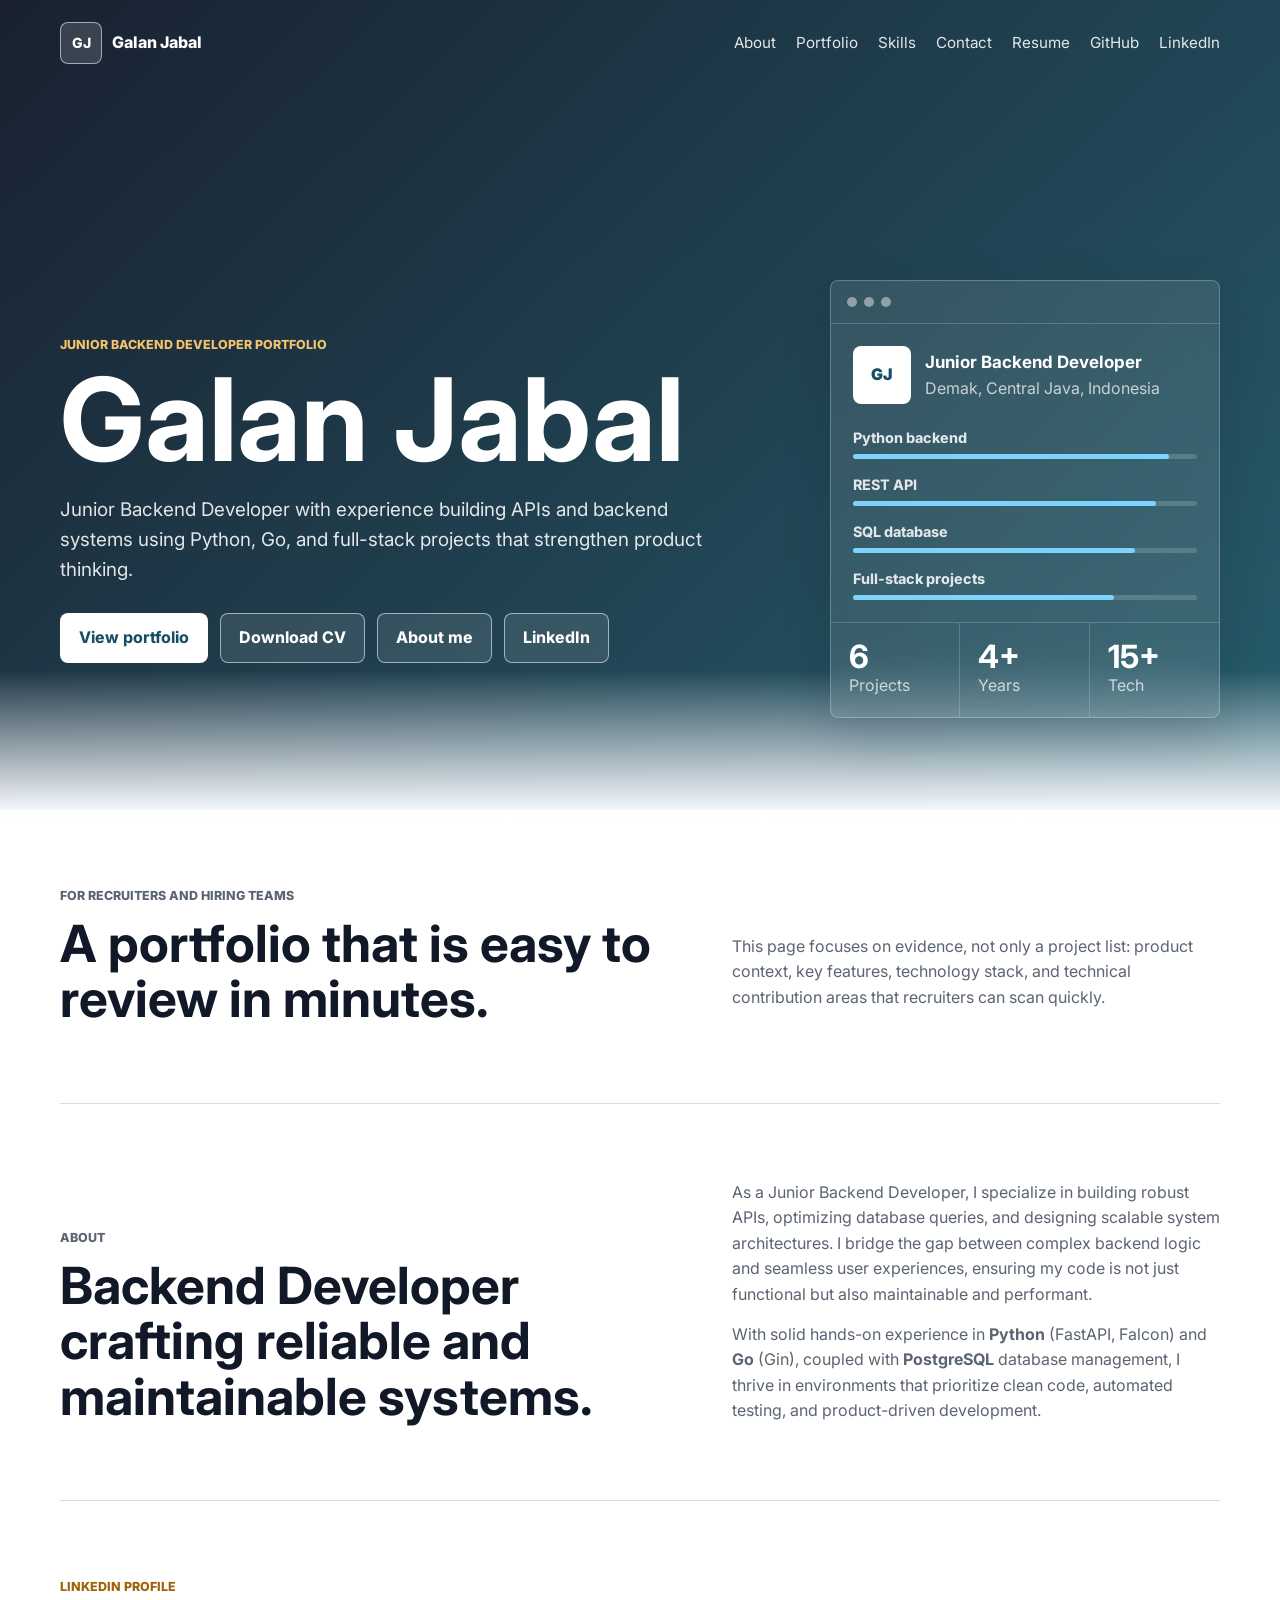
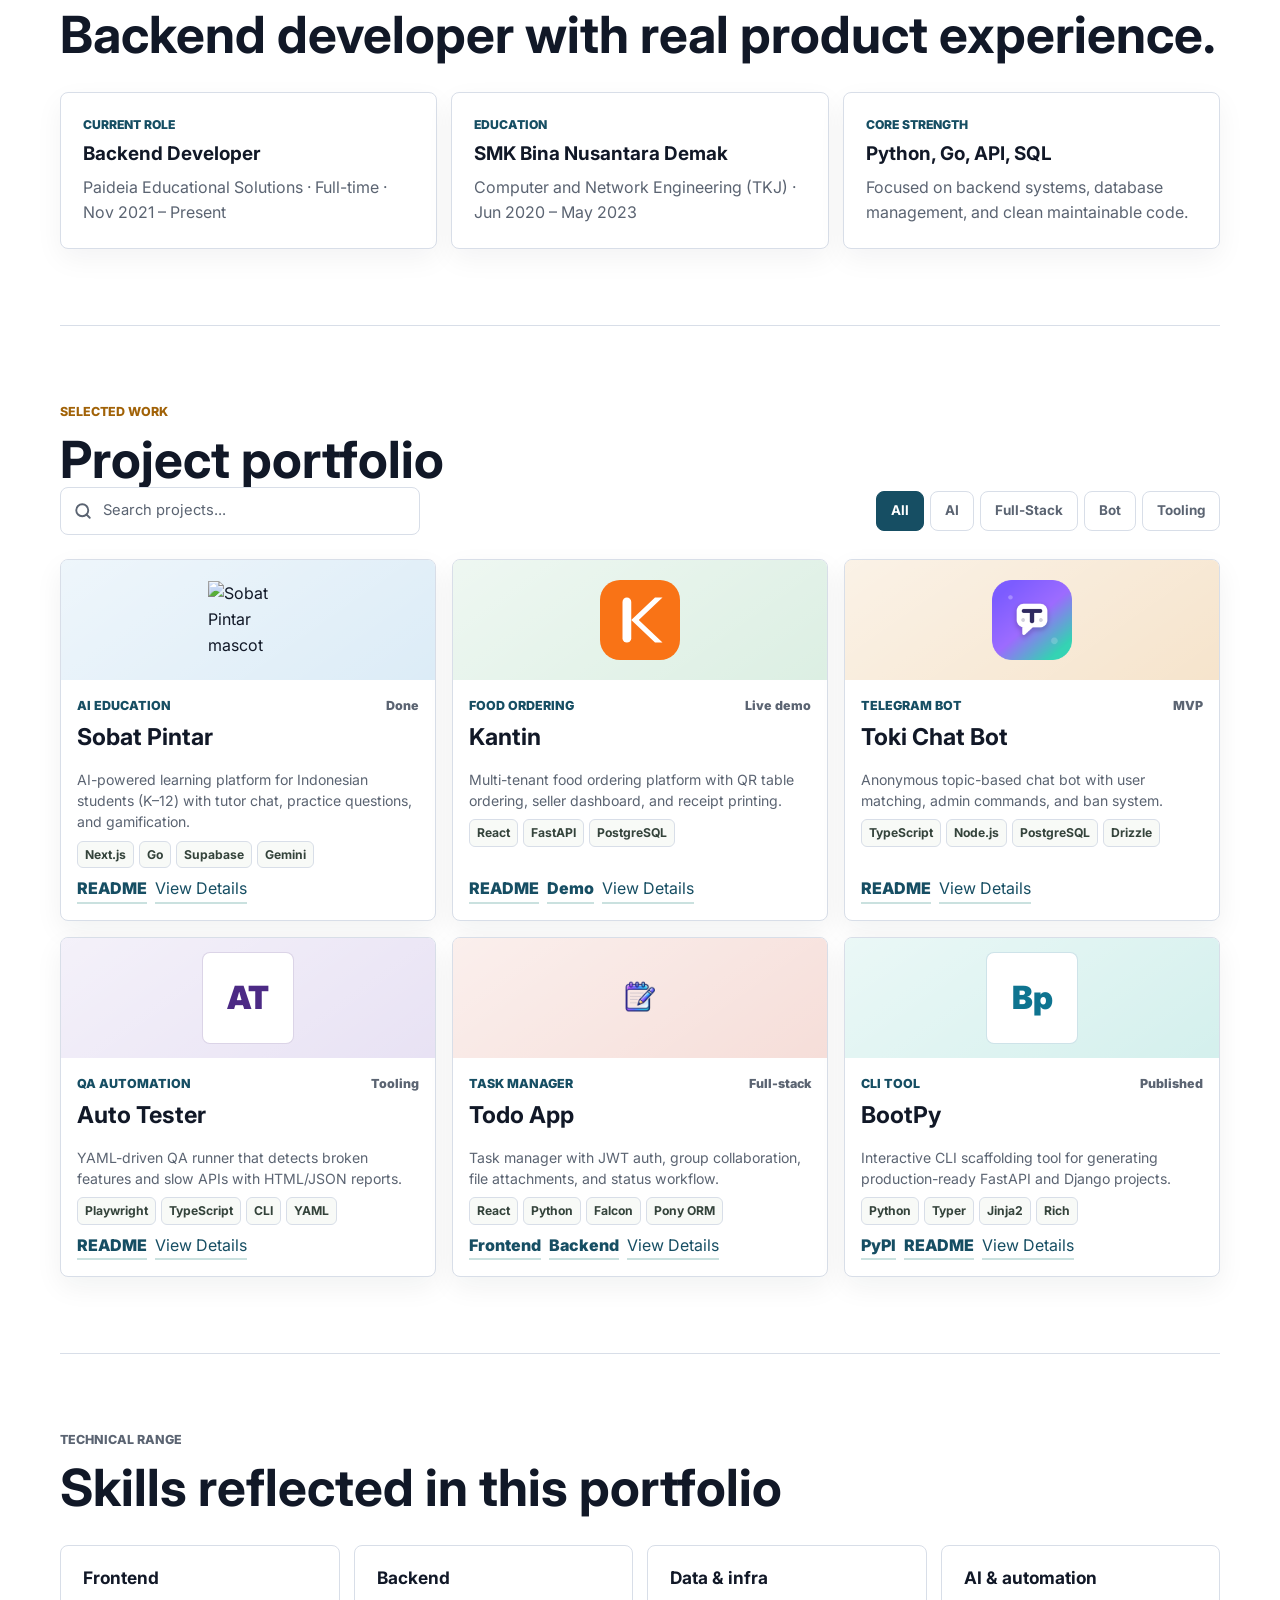
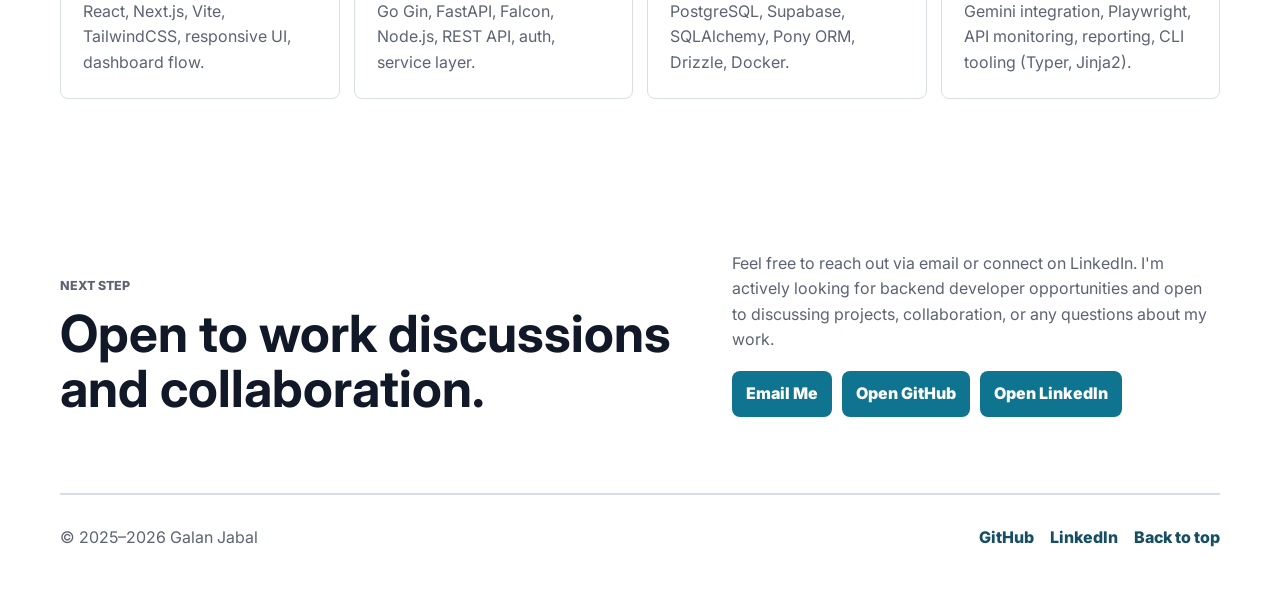
==== index.html @ 189b45cb "Portfolio site: compact cards, 6 modals, search/filter, mobile hamburger" ====
<!doctype html>
<html lang="en">
  <head>
    <meta charset="UTF-8" />
    <meta name="viewport" content="width=device-width, initial-scale=1.0" />
    <title>Galan Jabal — Junior Backend Developer Portfolio</title>
    <meta
      name="description"
      content="Galan Jabal's portfolio — Junior Backend Developer specializing in Python, Go, REST APIs, and full-stack web projects."
    />
    <!-- Open Graph -->
    <meta property="og:type" content="website" />
    <meta property="og:title" content="Galan Jabal — Junior Backend Developer" />
    <meta property="og:description" content="Portfolio featuring AI education platform, food ordering system, Telegram bot, QA automation tool, task manager, and Python CLI scaffolding tool." />
    <!-- Google Fonts -->
    <link rel="preconnect" href="https://fonts.googleapis.com" />
    <link rel="preconnect" href="https://fonts.gstatic.com" crossorigin />
    <link href="https://fonts.googleapis.com/css2?family=Inter:wght@400;500;600;700;800;900&display=swap" rel="stylesheet" />
    <link rel="stylesheet" href="styles.css" />
  </head>
  <body>
    <header class="site-header" id="top">
      <nav class="nav" aria-label="Main navigation">
        <a class="brand" href="#top" aria-label="Back to top">
          <span class="brand-mark">GJ</span>
          <span>Galan Jabal</span>
        </a>
        <button class="hamburger" id="hamburger-btn" aria-label="Toggle navigation" aria-expanded="false">
          <span></span><span></span><span></span>
        </button>
        <div class="nav-links" id="nav-links">
          <a href="#about">About</a>
          <a href="#portfolio">Portfolio</a>
          <a href="#skills">Skills</a>
          <a href="#contact">Contact</a>
          <a href="resume.html">Resume</a>
          <a href="https://github.com/galanjabal3" target="_blank" rel="noreferrer">GitHub</a>
          <a href="https://www.linkedin.com/in/galan-jabal-nur-8a1ba5234/" target="_blank" rel="noreferrer">LinkedIn</a>
        </div>
      </nav>

      <section class="hero" aria-labelledby="hero-title">
        <div class="hero-copy">
          <p class="eyebrow">Junior Backend Developer Portfolio</p>
          <h1 id="hero-title">Galan Jabal</h1>
          <p class="hero-text">
            Junior Backend Developer with experience building APIs and backend
            systems using Python, Go, and full-stack projects that strengthen
            product thinking.
          </p>
          <div class="hero-actions" aria-label="Primary actions">
            <a class="button primary" href="#portfolio">View portfolio</a>
            <a class="button secondary" href="resume.html">Download CV</a>
            <a class="button secondary" href="#about">About me</a>
            <a
              class="button secondary"
              href="https://www.linkedin.com/in/galan-jabal-nur-8a1ba5234/"
              target="_blank"
              rel="noopener noreferrer"
            >
              LinkedIn
            </a>
          </div>
        </div>
        <div class="hero-panel" aria-label="Portfolio capability summary">
          <div class="panel-head">
            <span></span>
            <span></span>
            <span></span>
          </div>
          <div class="profile-card">
            <div class="avatar">GJ</div>
            <div>
              <strong>Junior Backend Developer</strong>
              <span>Demak, Central Java, Indonesia</span>
            </div>
          </div>
          <div class="stack-lines">
            <span style="--fill: 92%">Python backend</span>
            <span style="--fill: 88%">REST API</span>
            <span style="--fill: 82%">SQL database</span>
            <span style="--fill: 76%">Full-stack projects</span>
          </div>
          <div class="metric-row">
            <div>
              <strong>6</strong>
              <span>Projects</span>
            </div>
            <div>
              <strong>4+</strong>
              <span>Years</span>
            </div>
            <div>
              <strong>15+</strong>
              <span>Tech</span>
            </div>
          </div>
        </div>
      </section>
    </header>

    <main>
      <section class="section intro reveal" aria-labelledby="intro-title">
        <div>
          <p class="eyebrow">For recruiters and hiring teams</p>
          <h2 id="intro-title">A portfolio that is easy to review in minutes.</h2>
        </div>
        <p>
          This page focuses on evidence, not only a project list: product
          context, key features, technology stack, and technical contribution
          areas that recruiters can scan quickly.
        </p>
      </section>

      <section class="section about reveal" id="about" aria-labelledby="about-title">
        <div>
          <p class="eyebrow">About</p>
          <h2 id="about-title">Backend Developer crafting reliable and maintainable systems.</h2>
        </div>
        <div class="about-copy">
          <p>
            As a Junior Backend Developer, I specialize in building robust APIs, optimizing database queries, and designing scalable system architectures. I bridge the gap between complex backend logic and seamless user experiences, ensuring my code is not just functional but also maintainable and performant.
          </p>
          <p>
            With solid hands-on experience in <strong>Python</strong> (FastAPI, Falcon) and <strong>Go</strong> (Gin), coupled with <strong>PostgreSQL</strong> database management, I thrive in environments that prioritize clean code, automated testing, and product-driven development.
          </p>
        </div>
      </section>

      <section class="section profile-summary reveal" aria-labelledby="profile-title">
        <div>
          <p class="eyebrow">LinkedIn profile</p>
          <h2 id="profile-title">Backend developer with real product experience.</h2>
        </div>
        <div class="profile-summary-grid">
          <article>
            <span class="summary-label">Current role</span>
            <h3>Backend Developer</h3>
            <p>Paideia Educational Solutions &middot; Full-time &middot; Nov 2021 &ndash; Present</p>
          </article>
          <article>
            <span class="summary-label">Education</span>
            <h3>SMK Bina Nusantara Demak</h3>
            <p>Computer and Network Engineering (TKJ) &middot; Jun 2020 &ndash; May 2023</p>
          </article>
          <article>
            <span class="summary-label">Core strength</span>
            <h3>Python, Go, API, SQL</h3>
            <p>Focused on backend systems, database management, and clean maintainable code.</p>
          </article>
        </div>
      </section>

      <section class="section reveal" id="portfolio" aria-labelledby="portfolio-title">
        <div>
          <p class="eyebrow">Selected work</p>
          <h2 id="portfolio-title">Project portfolio</h2>
        </div>

        <div class="portfolio-toolbar">
          <div class="search-box">
            <svg class="search-icon" width="18" height="18" viewBox="0 0 24 24" fill="none" stroke="currentColor" stroke-width="2.5" stroke-linecap="round" stroke-linejoin="round"><circle cx="11" cy="11" r="8"/><line x1="21" y1="21" x2="16.65" y2="16.65"/></svg>
            <input type="text" id="project-search" placeholder="Search projects..." aria-label="Search projects" />
          </div>
          <div class="filter-group" role="group" aria-label="Filter by category">
            <button class="filter-btn active" data-filter="all">All</button>
            <button class="filter-btn" data-filter="ai">AI</button>
            <button class="filter-btn" data-filter="fullstack">Full-Stack</button>
            <button class="filter-btn" data-filter="bot">Bot</button>
            <button class="filter-btn" data-filter="tooling">Tooling</button>
          </div>
        </div>

        <div class="project-grid" id="project-grid">
          <article class="project-card" data-category="ai" data-name="sobat pintar">
            <div class="project-media soft-blue">
              <img src="https://res.cloudinary.com/dzzflhq79/image/upload/v1778876222/sobi_robot_qusvll.png" alt="Sobat Pintar mascot" />
            </div>
            <div class="project-content">
              <div class="project-topline">
                <span class="badge">AI Education</span>
                <span class="status">Done</span>
              </div>
              <h3>Sobat Pintar</h3>
              <p>AI-powered learning platform for Indonesian students (K–12) with tutor chat, practice questions, and gamification.</p>
              <div class="tags">
                <span>Next.js</span><span>Go</span><span>Supabase</span><span>Gemini</span>
              </div>
              <div class="project-links">
                <a href="https://github.com/galanjabal3/sobat-pintar" target="_blank" rel="noopener noreferrer">README</a>
                <button class="button-link" onclick="openModal('sobi-modal')" data-modal-trigger="sobi-modal">View Details</button>
              </div>
            </div>
          </article>

          <article class="project-card" data-category="fullstack" data-name="kantin">
            <div class="project-media soft-green">
              <img src="assets/kantin_logo.svg" alt="Kantin logo" />
            </div>
            <div class="project-content">
              <div class="project-topline">
                <span class="badge">Food Ordering</span>
                <span class="status">Live demo</span>
              </div>
              <h3>Kantin</h3>
              <p>Multi-tenant food ordering platform with QR table ordering, seller dashboard, and receipt printing.</p>
              <div class="tags">
                <span>React</span><span>FastAPI</span><span>PostgreSQL</span>
              </div>
              <div class="project-links">
                <a href="https://github.com/galanjabal3/kantin" target="_blank" rel="noopener noreferrer">README</a>
                <a href="https://kantin.vercel.app/dashboard" target="_blank" rel="noopener noreferrer">Demo</a>
                <button class="button-link" onclick="openModal('kantin-modal')" data-modal-trigger="kantin-modal">View Details</button>
              </div>
            </div>
          </article>

          <article class="project-card" data-category="bot" data-name="toki chat bot">
            <div class="project-media soft-orange">
              <img src="assets/toki-avatar.png" alt="Toki Chat avatar" />
            </div>
            <div class="project-content">
              <div class="project-topline">
                <span class="badge">Telegram Bot</span>
                <span class="status">MVP</span>
              </div>
              <h3>Toki Chat Bot</h3>
              <p>Anonymous topic-based chat bot with user matching, admin commands, and ban system.</p>
              <div class="tags">
                <span>TypeScript</span><span>Node.js</span><span>PostgreSQL</span><span>Drizzle</span>
              </div>
              <div class="project-links">
                <a href="https://github.com/galanjabal3/toki-chat-bot" target="_blank" rel="noopener noreferrer">README</a>
                <button class="button-link" onclick="openModal('toki-modal')" data-modal-trigger="toki-modal">View Details</button>
              </div>
            </div>
          </article>

          <article class="project-card" data-category="tooling" data-name="auto tester">
            <div class="project-media soft-purple">
              <span class="text-mark">AT</span>
            </div>
            <div class="project-content">
              <div class="project-topline">
                <span class="badge">QA Automation</span>
                <span class="status">Tooling</span>
              </div>
              <h3>Auto Tester</h3>
              <p>YAML-driven QA runner that detects broken features and slow APIs with HTML/JSON reports.</p>
              <div class="tags">
                <span>Playwright</span><span>TypeScript</span><span>CLI</span><span>YAML</span>
              </div>
              <div class="project-links">
                <a href="https://github.com/galanjabal3/auto-tester" target="_blank" rel="noopener noreferrer">README</a>
                <button class="button-link" onclick="openModal('auto-modal')" data-modal-trigger="auto-modal">View Details</button>
              </div>
            </div>
          </article>

          <article class="project-card" data-category="fullstack" data-name="todo app">
            <div class="project-media soft-red">
              <img src="assets/todo_logo.png" alt="Todo App logo" />
            </div>
            <div class="project-content">
              <div class="project-topline">
                <span class="badge">Task Manager</span>
                <span class="status">Full-stack</span>
              </div>
              <h3>Todo App</h3>
              <p>Task manager with JWT auth, group collaboration, file attachments, and status workflow.</p>
              <div class="tags">
                <span>React</span><span>Python</span><span>Falcon</span><span>Pony ORM</span>
              </div>
              <div class="project-links">
                <a href="https://github.com/galanjabal3/todo-app-frontend" target="_blank" rel="noopener noreferrer">Frontend</a>
                <a href="https://github.com/galanjabal3/todo-app-backend" target="_blank" rel="noopener noreferrer">Backend</a>
                <button class="button-link" onclick="openModal('todo-modal')" data-modal-trigger="todo-modal">View Details</button>
              </div>
            </div>
          </article>

          <article class="project-card" data-category="tooling" data-name="bootpy">
            <div class="project-media soft-teal">
              <span class="text-mark bp-mark">Bp</span>
            </div>
            <div class="project-content">
              <div class="project-topline">
                <span class="badge">CLI Tool</span>
                <span class="status">Published</span>
              </div>
              <h3>BootPy</h3>
              <p>Interactive CLI scaffolding tool for generating production-ready FastAPI and Django projects.</p>
              <div class="tags">
                <span>Python</span><span>Typer</span><span>Jinja2</span><span>Rich</span>
              </div>
              <div class="project-links">
                <a href="https://pypi.org/project/bootpy-cli/" target="_blank" rel="noopener noreferrer">PyPI</a>
                <a href="https://github.com/galanjabal3/bootpy" target="_blank" rel="noopener noreferrer">README</a>
                <button class="button-link" onclick="openModal('bootpy-modal')" data-modal-trigger="bootpy-modal">View Details</button>
              </div>
            </div>
          </article>
        </div>

      </section>

      <section class="section skills reveal" id="skills" aria-labelledby="skills-title">
        <div>
          <p class="eyebrow">Technical range</p>
          <h2 id="skills-title">Skills reflected in this portfolio</h2>
        </div>
        <div class="skill-grid">
          <div>
            <h3>Frontend</h3>
            <p>React, Next.js, Vite, TailwindCSS, responsive UI, dashboard flow.</p>
          </div>
          <div>
            <h3>Backend</h3>
            <p>Go Gin, FastAPI, Falcon, Node.js, REST API, auth, service layer.</p>
          </div>
          <div>
            <h3>Data & infra</h3>
            <p>PostgreSQL, Supabase, SQLAlchemy, Pony ORM, Drizzle, Docker.</p>
          </div>
          <div>
            <h3>AI & automation</h3>
            <p>Gemini integration, Playwright, API monitoring, reporting, CLI tooling (Typer, Jinja2).</p>
          </div>
        </div>
      </section>

      <section class="section contact reveal" id="contact" aria-labelledby="contact-title">
        <div>
          <p class="eyebrow">Next step</p>
          <h2 id="contact-title">Open to work discussions and collaboration.</h2>
        </div>
        <div class="contact-panel">
          <p>
            Feel free to reach out via email or connect on LinkedIn. I'm
            actively looking for backend developer opportunities and open to
            discussing projects, collaboration, or any questions about my work.
          </p>
          <div class="contact-links">
            <a href="mailto:galanjabal3@gmail.com">Email Me</a>
            <a href="https://github.com/galanjabal3" target="_blank" rel="noreferrer">
              Open GitHub
            </a>
            <a
              href="https://www.linkedin.com/in/galan-jabal-nur-8a1ba5234/"
              target="_blank"
              rel="noreferrer"
            >
              Open LinkedIn
            </a>
          </div>
        </div>
      </section>
    </main>

    <footer class="footer">
      <p>&copy; 2025&ndash;2026 Galan Jabal</p>
      <div class="footer-links">
        <a href="https://github.com/galanjabal3" target="_blank" rel="noreferrer">GitHub</a>
        <a href="https://www.linkedin.com/in/galan-jabal-nur-8a1ba5234/" target="_blank" rel="noreferrer">LinkedIn</a>
        <a href="#top">Back to top</a>
      </div>
    </footer>

    <!-- Modal: Sobat Pintar -->
    <div id="sobi-modal" class="modal" role="dialog" aria-modal="true" aria-labelledby="sobi-modal-title" aria-hidden="true">
      <div class="modal-content">
        <button class="modal-close" onclick="closeModal('sobi-modal')" aria-label="Close">&times;</button>
        <p class="modal-eyebrow">Case Study</p>
        <h3 id="sobi-modal-title">Sobat Pintar</h3>
        <p class="modal-meta">AI Education Platform &middot; Next.js + Go Gin + Gemini &middot; 2026</p>
        <h4>Background</h4>
        <p>AI-powered learning platform for Indonesian students from kindergarten through high school, bridging traditional tutoring with modern AI.</p>
        <h4>My Contribution</h4>
        <ul>
          <li>Designed and built the Go Gin backend covering auth, AI quota management, study scheduling, and gamification.</li>
          <li>Integrated Google Gemini API for tutor chat, material summaries, and practice question generation.</li>
          <li>Architected the Supabase PostgreSQL schema for user progress, streaks, and AI usage tracking.</li>
          <li>Set up Cloudinary for media uploads and Docker-based deployment.</li>
        </ul>
        <h4>Tech Stack</h4>
        <p class="modal-stack">Next.js 15 &middot; Go Gin &middot; Supabase PostgreSQL &middot; Google Gemini &middot; Cloudinary &middot; Docker</p>
        <h4>Outcome</h4>
        <p>Full-stack AI education product: tutor chat, material summaries, practice questions, study scheduling, gamification, and AI quota enforcement.</p>
      </div>
    </div>

    <!-- Modal: Kantin -->
    <div id="kantin-modal" class="modal" role="dialog" aria-modal="true" aria-labelledby="kantin-modal-title" aria-hidden="true">
      <div class="modal-content">
        <button class="modal-close" onclick="closeModal('kantin-modal')" aria-label="Close">&times;</button>
        <p class="modal-eyebrow">Case Study</p>
        <h3 id="kantin-modal-title">Kantin</h3>
        <p class="modal-meta">Food Ordering Platform &middot; React + FastAPI + PostgreSQL &middot; 2026</p>
        <h4>Background</h4>
        <p>Multi-tenant food ordering platform for small warungs and restaurants in Indonesia. Customers scan a QR code at their table to browse the menu and place orders without needing an app.</p>
        <h4>My Contribution</h4>
        <ul>
          <li>Built a multi-role ordering workflow covering customers, sellers, and admins.</li>
          <li>Implemented real-time order tracking with 15-second auto-refresh on the seller dashboard.</li>
          <li>Created a POS-style cashier interface with receipt printing via window.print().</li>
          <li>Designed the QR code generation system for table-specific restaurant URLs.</li>
        </ul>
        <h4>Tech Stack</h4>
        <p class="modal-stack">React &middot; Vite &middot; TailwindCSS &middot; FastAPI &middot; SQLAlchemy &middot; PostgreSQL &middot; Supabase</p>
        <h4>Outcome</h4>
        <p>Deployed full-stack platform with 3 user roles, real-time order management, receipt printing, and browser push notifications.</p>
      </div>
    </div>

    <!-- Modal: Toki Chat Bot -->
    <div id="toki-modal" class="modal" role="dialog" aria-modal="true" aria-labelledby="toki-modal-title" aria-hidden="true">
      <div class="modal-content">
        <button class="modal-close" onclick="closeModal('toki-modal')" aria-label="Close">&times;</button>
        <p class="modal-eyebrow">Case Study</p>
        <h3 id="toki-modal-title">Toki Chat Bot</h3>
        <p class="modal-meta">Telegram Bot &middot; TypeScript + Grammy + Drizzle + PostgreSQL &middot; 2026</p>
        <h4>Background</h4>
        <p>Telegram bot for anonymous human-to-human chat based on topics. Users select a topic, get matched with a stranger, and have a conversation.</p>
        <h4>My Contribution</h4>
        <ul>
          <li>Designed the matching algorithm with concurrency-safe FOR UPDATE SKIP LOCKED for race-condition-free partner pairing.</li>
          <li>Implemented the full moderation system: report, block, ban/unban, and broadcast.</li>
          <li>Built a repository pattern with MemoryStore (dev) and PostgresStore (prod) backends.</li>
          <li>Added bilingual support (Indonesian + English) with per-user language preference.</li>
        </ul>
        <h4>Tech Stack</h4>
        <p class="modal-stack">TypeScript &middot; Grammy &middot; Drizzle ORM &middot; PostgreSQL &middot; Vitest</p>
        <h4>Outcome</h4>
        <p>MVP with anonymous matching, 5 topics, admin commands, block/report system, and Docker deployment.</p>
      </div>
    </div>

    <!-- Modal: Auto Tester -->
    <div id="auto-modal" class="modal" role="dialog" aria-modal="true" aria-labelledby="auto-modal-title" aria-hidden="true">
      <div class="modal-content">
        <button class="modal-close" onclick="closeModal('auto-modal')" aria-label="Close">&times;</button>
        <p class="modal-eyebrow">Case Study</p>
        <h3 id="auto-modal-title">Auto Tester</h3>
        <p class="modal-meta">QA Automation &middot; TypeScript + Playwright + YAML &middot; 2026</p>
        <h4>Background</h4>
        <p>Automated web testing platform that detects broken features and slow APIs. Define sites via YAML config, run tests, get reports.</p>
        <h4>My Contribution</h4>
        <ul>
          <li>Designed a YAML-driven multi-site configuration system with validation.</li>
          <li>Built an API monitor that intercepts XHR/fetch responses and flags slow endpoints.</li>
          <li>Implemented session persistence with cookie/localStorage save and restore.</li>
          <li>Created HTML, JSON, and Telegram reporters for different notification channels.</li>
        </ul>
        <h4>Tech Stack</h4>
        <p class="modal-stack">TypeScript &middot; Playwright &middot; Commander &middot; YAML &middot; Axios</p>
        <h4>Outcome</h4>
        <p>CLI tool that runs automated tests against configured sites, detects performance issues, and sends alerts via Telegram.</p>
      </div>
    </div>

    <!-- Modal: Todo App -->
    <div id="todo-modal" class="modal" role="dialog" aria-modal="true" aria-labelledby="todo-modal-title" aria-hidden="true">
      <div class="modal-content">
        <button class="modal-close" onclick="closeModal('todo-modal')" aria-label="Close">&times;</button>
        <p class="modal-eyebrow">Case Study</p>
        <h3 id="todo-modal-title">Todo App</h3>
        <p class="modal-meta">Task Manager &middot; React + Python Falcon + Pony ORM &middot; 2026</p>
        <h4>Background</h4>
        <p>Full-stack task management application with user authentication, task CRUD, and group collaboration features.</p>
        <h4>My Contribution</h4>
        <ul>
          <li>Implemented a 4-layer architecture: Resources → Services → Repositories → Database.</li>
          <li>Built a thread-safe dependency injection container with singleton pattern.</li>
          <li>Created the group collaboration system with invite tokens, approval workflow, and role-based access.</li>
          <li>Designed file attachment upload via Supabase Storage with 10MB limit.</li>
        </ul>
        <h4>Tech Stack</h4>
        <p class="modal-stack">React &middot; Vite &middot; TailwindCSS &middot; Python Falcon &middot; Pony ORM &middot; PostgreSQL &middot; Supabase</p>
        <h4>Outcome</h4>
        <p>Deployed full-stack app with JWT auth, task management, group collaboration, file attachments, and dark mode.</p>
      </div>
    </div>

    <!-- Modal: BootPy -->
    <div id="bootpy-modal" class="modal" role="dialog" aria-modal="true" aria-labelledby="bootpy-modal-title" aria-hidden="true">
      <div class="modal-content">
        <button class="modal-close" onclick="closeModal('bootpy-modal')" aria-label="Close">&times;</button>
        <p class="modal-eyebrow">Case Study</p>
        <h3 id="bootpy-modal-title">BootPy</h3>
        <p class="modal-meta">CLI Tool &middot; Python + Typer + Jinja2 + Rich &middot; 2026</p>
        <h4>Background</h4>
        <p>Interactive CLI scaffolding tool that generates production-ready Python backend projects. Think "create-react-app" but for FastAPI and Django.</p>
        <h4>My Contribution</h4>
        <ul>
          <li>Designed a manifest-driven template engine with conditional file/directory generation.</li>
          <li>Built atomic generation using staging directories to prevent partial scaffolds on failure.</li>
          <li>Created 19 FastAPI templates and 21 Django templates with framework-specific options.</li>
          <li>Published on PyPI with CI/CD testing across Python 3.9–3.12.</li>
        </ul>
        <h4>Tech Stack</h4>
        <p class="modal-stack">Python &middot; Typer &middot; Jinja2 &middot; Rich &middot; PyPI &middot; GitHub Actions</p>
        <h4>Outcome</h4>
        <p>Published CLI tool that generates full project scaffolds with database, Docker, testing, and auth options in seconds.</p>
      </div>
    </div>

    <script src="script.js"></script>
  </body>
</html>
---- styles.css ----
:root {
  color-scheme: light;
  --ink: #111827;
  --muted: #5b6472;
  --line: #d8dee8;
  --surface: #f4f7fb;
  --paper: #ffffff;
  --accent: #0e7490;
  --accent-strong: #164e63;
  --gold: #a16207;
  --navy: #101828;
  --green: #15803d;
  --red: #b42318;
  --shadow: 0 18px 50px rgba(16, 24, 40, 0.14);
}

* {
  box-sizing: border-box;
}

html {
  scroll-behavior: smooth;
}

body {
  margin: 0;
  font-family:
    Inter, ui-sans-serif, system-ui, -apple-system, BlinkMacSystemFont, "Segoe UI",
    sans-serif;
  color: var(--ink);
  background:
    linear-gradient(180deg, rgba(255, 255, 255, 0) 0, #fff 820px),
    var(--surface);
  line-height: 1.6;
}

a {
  color: inherit;
  text-decoration: none;
}

img {
  display: block;
  max-width: 100%;
}

.site-header {
  position: relative;
  min-height: 90vh;
  overflow: hidden;
  background:
    linear-gradient(135deg, rgba(16, 24, 40, 0.96), rgba(15, 76, 92, 0.9)),
    repeating-linear-gradient(
      90deg,
      rgba(255, 255, 255, 0.08) 0,
      rgba(255, 255, 255, 0.08) 1px,
      transparent 1px,
      transparent 92px
    );
  color: #fff;
  display: flex;
  flex-direction: column;
}

.site-header::after {
  content: "";
  position: absolute;
  inset: auto 0 0;
  height: 140px;
  background: linear-gradient(180deg, rgba(244, 247, 251, 0), var(--surface));
  pointer-events: none;
}

.nav {
  position: relative;
  z-index: 1;
  width: min(1160px, calc(100% - 40px));
  margin: 0 auto;
  padding: 22px 0;
  display: flex;
  align-items: center;
  justify-content: space-between;
  gap: 24px;
}

.brand,
.nav-links,
.hero-actions,
.project-links,
.tags {
  display: flex;
  align-items: center;
}

.brand {
  gap: 10px;
  font-weight: 800;
}

.brand-mark {
  width: 42px;
  height: 42px;
  display: grid;
  place-items: center;
  border: 1px solid rgba(255, 255, 255, 0.55);
  background: rgba(255, 255, 255, 0.14);
  border-radius: 8px;
  font-size: 0.88rem;
}

.nav-links {
  gap: 20px;
  color: rgba(255, 255, 255, 0.88);
  font-size: 0.95rem;
}

.hero {
  position: relative;
  z-index: 1;
  width: min(1160px, calc(100% - 40px));
  margin: auto auto 0;
  padding: 82px 0 92px;
  display: grid;
  grid-template-columns: minmax(0, 1fr) 390px;
  gap: 56px;
  align-items: center;
}

.hero-copy {
  max-width: 780px;
}

.eyebrow {
  margin: 0 0 10px;
  color: var(--gold);
  font-size: 0.78rem;
  font-weight: 800;
  letter-spacing: 0;
  text-transform: uppercase;
}

.site-header .eyebrow {
  color: #f2c36b;
}

h1,
h2,
h3,
p {
  margin-top: 0;
}

h1 {
  margin-bottom: 20px;
  font-size: clamp(3.5rem, 9vw, 7.4rem);
  line-height: 0.95;
  letter-spacing: 0;
}

h2 {
  margin-bottom: 0;
  font-size: clamp(2rem, 4vw, 3.5rem);
  line-height: 1.08;
  letter-spacing: 0;
}

h3 {
  margin-bottom: 10px;
  font-size: 1.45rem;
  line-height: 1.18;
  letter-spacing: 0;
}

.hero-text {
  max-width: 680px;
  margin-bottom: 28px;
  color: rgba(255, 255, 255, 0.88);
  font-size: 1.18rem;
}

.hero-actions {
  gap: 12px;
  flex-wrap: wrap;
}

.button {
  min-height: 46px;
  padding: 11px 18px;
  border: 1px solid rgba(255, 255, 255, 0.55);
  border-radius: 8px;
  font-weight: 750;
  transition:
    transform 180ms ease,
    background 180ms ease,
    border-color 180ms ease;
}

.button:hover {
  transform: translateY(-2px);
}

.button.primary {
  color: var(--accent-strong);
  background: #fff;
}

.button.secondary {
  color: #fff;
  background: rgba(255, 255, 255, 0.1);
}

.hero-panel {
  border: 1px solid rgba(255, 255, 255, 0.24);
  border-radius: 8px;
  background: rgba(255, 255, 255, 0.1);
  box-shadow: var(--shadow);
  backdrop-filter: blur(18px);
  display: grid;
  overflow: hidden;
}

.panel-head {
  display: flex;
  gap: 7px;
  padding: 16px;
  border-bottom: 1px solid rgba(255, 255, 255, 0.18);
}

.panel-head span {
  width: 10px;
  height: 10px;
  border-radius: 50%;
  background: rgba(255, 255, 255, 0.45);
}

.profile-card {
  padding: 22px;
  display: flex;
  gap: 14px;
  align-items: center;
}

.avatar {
  width: 58px;
  height: 58px;
  display: grid;
  place-items: center;
  border-radius: 8px;
  background: #fff;
  color: var(--accent-strong);
  font-weight: 900;
}

.profile-card strong,
.profile-card span {
  display: block;
}

.profile-card strong {
  font-size: 1.06rem;
}

.profile-card span,
.metric-row span {
  color: rgba(255, 255, 255, 0.72);
}

.stack-lines {
  padding: 0 22px 22px;
  display: grid;
  gap: 14px;
}

.stack-lines span {
  position: relative;
  display: block;
  padding-bottom: 10px;
  color: rgba(255, 255, 255, 0.86);
  font-size: 0.9rem;
  font-weight: 750;
}

.stack-lines span::before,
.stack-lines span::after {
  content: "";
  position: absolute;
  left: 0;
  bottom: 0;
  height: 5px;
  border-radius: 99px;
}

.stack-lines span::before {
  width: 100%;
  background: rgba(255, 255, 255, 0.16);
}

.stack-lines span::after {
  width: var(--fill);
  background: #7dd3fc;
}

.metric-row {
  display: grid;
  grid-template-columns: repeat(3, 1fr);
  border-top: 1px solid rgba(255, 255, 255, 0.18);
}

.metric-row div {
  padding: 18px;
  border-right: 1px solid rgba(255, 255, 255, 0.18);
}

.metric-row div:last-child {
  border-right: 0;
}

.metric-row strong {
  display: block;
  font-size: 2rem;
  line-height: 1;
}

.section {
  width: min(1160px, calc(100% - 40px));
  margin: 0 auto;
  padding: 76px 0;
}

.intro,
.about,
.contact {
  display: grid;
  grid-template-columns: minmax(0, 0.9fr) minmax(260px, 0.7fr);
  gap: 44px;
  align-items: end;
  border-bottom: 1px solid var(--line);
}

.intro p,
.about p,
.contact p,
.skills p {
  color: var(--muted);
}

.about-copy {
  display: grid;
  gap: 14px;
}

.about-copy p {
  margin-bottom: 0;
}

.profile-summary {
  border-bottom: 1px solid var(--line);
}

.profile-summary-grid {
  margin-top: 30px;
  display: grid;
  grid-template-columns: repeat(3, minmax(0, 1fr));
  gap: 14px;
}

.profile-summary-grid article {
  background: var(--paper);
  border: 1px solid var(--line);
  border-radius: 8px;
  padding: 22px;
  box-shadow: 0 10px 28px rgba(16, 24, 40, 0.05);
}

.profile-summary-grid h3 {
  font-size: 1.18rem;
}

.profile-summary-grid p {
  margin-bottom: 0;
  color: var(--muted);
}

.summary-label {
  display: block;
  margin-bottom: 8px;
  color: var(--accent-strong);
  font-size: 0.76rem;
  font-weight: 850;
  text-transform: uppercase;
}

.contact-panel {
  display: grid;
  gap: 18px;
}

.contact-panel p {
  margin-bottom: 0;
}

.contact-links {
  display: flex;
  flex-wrap: wrap;
  gap: 10px;
}

.contact-links a {
  min-height: 44px;
  display: inline-flex;
  align-items: center;
  justify-content: center;
  border-radius: 8px;
  background: var(--accent);
  color: #fff;
  padding: 10px 14px;
  font-weight: 850;
}

a:focus-visible,
.button:focus-visible {
  outline: 3px solid rgba(15, 118, 110, 0.24);
  outline-offset: 2px;
}

.project-grid {
  display: grid;
  grid-template-columns: repeat(3, minmax(0, 1fr));
  gap: 16px;
}

.project-card {
  min-height: 100%;
  background: var(--paper);
  border: 1px solid var(--line);
  border-radius: 8px;
  display: grid;
  grid-template-rows: 120px minmax(0, 1fr);
  overflow: hidden;
  box-shadow: 0 10px 28px rgba(22, 33, 27, 0.06);
  transition:
    transform 180ms ease,
    box-shadow 180ms ease,
    border-color 180ms ease;
}

.project-card:hover {
  transform: translateY(-4px);
  border-color: rgba(14, 116, 144, 0.35);
  box-shadow: 0 22px 50px rgba(16, 24, 40, 0.12);
}

.project-media {
  min-height: 120px;
  display: grid;
  align-content: center;
  gap: 10px;
  place-items: center;
  padding: 16px;
  position: relative;
}

.project-media img {
  width: min(80px, 70%);
  max-height: 80px;
  object-fit: contain;
}

.soft-blue {
  background:
    linear-gradient(145deg, rgba(255, 255, 255, 0.52), rgba(255, 255, 255, 0)),
    #dcecf7;
}

.soft-green {
  background:
    linear-gradient(145deg, rgba(255, 255, 255, 0.52), rgba(255, 255, 255, 0)),
    #dcefe3;
}

.soft-orange {
  background:
    linear-gradient(145deg, rgba(255, 255, 255, 0.52), rgba(255, 255, 255, 0)),
    #f6e4cc;
}

.soft-purple {
  background:
    linear-gradient(145deg, rgba(255, 255, 255, 0.52), rgba(255, 255, 255, 0)),
    #e8e2f4;
}

.soft-red {
  background:
    linear-gradient(145deg, rgba(255, 255, 255, 0.52), rgba(255, 255, 255, 0)),
    #f6ded9;
}

.text-mark {
  width: 92px;
  height: 92px;
  display: grid;
  place-items: center;
  background: #fff;
  color: #4c2a85;
  border: 1px solid rgba(76, 42, 133, 0.2);
  border-radius: 8px;
  font-size: 2rem;
  font-weight: 900;
}

.project-content {
  padding: 16px;
  display: flex;
  flex-direction: column;
  gap: 8px;
}

.project-topline {
  display: flex;
  align-items: center;
  justify-content: space-between;
  gap: 12px;
}

.project-content p {
  color: var(--muted);
  margin-bottom: 0;
  font-size: 0.88rem;
  line-height: 1.5;
}

.badge,
.status {
  font-size: 0.78rem;
  font-weight: 850;
}

.badge {
  color: var(--accent-strong);
  text-transform: uppercase;
}

.status {
  color: var(--muted);
}

.project-content p {
  color: var(--muted);
  margin-bottom: 0;
  font-size: 0.88rem;
  line-height: 1.5;
}

.tags {
  gap: 5px;
  flex-wrap: wrap;
}

.tags span {
  border: 1px solid var(--line);
  color: #34433b;
  background: #f8faf7;
  border-radius: 6px;
  padding: 3px 7px;
  font-size: 0.76rem;
  font-weight: 700;
}

.project-links {
  gap: 8px;
  flex-wrap: wrap;
  margin-top: auto;
}

.project-links a {
  color: var(--accent-strong);
  font-weight: 850;
  border-bottom: 2px solid rgba(15, 118, 110, 0.22);
}


.skills {
  border-top: 1px solid var(--line);
}

.skill-grid {
  margin-top: 30px;
  display: grid;
  grid-template-columns: repeat(4, minmax(0, 1fr));
  gap: 14px;
}

.skill-grid > div {
  background: var(--paper);
  border: 1px solid var(--line);
  border-radius: 8px;
  padding: 22px;
}

.skill-grid h3 {
  font-size: 1.08rem;
}

.skill-grid p {
  margin-bottom: 0;
}

.footer {
  width: min(1160px, calc(100% - 40px));
  margin: 0 auto;
  padding: 30px 0 44px;
  border-top: 1px solid var(--line);
  display: flex;
  justify-content: space-between;
  gap: 20px;
  color: var(--muted);
}

.footer p {
  margin: 0;
}

.footer a {
  color: var(--accent-strong);
  font-weight: 800;
}

.footer-links {
  display: flex;
  gap: 16px;
  flex-wrap: wrap;
}

.sr-only {
  position: absolute;
  width: 1px;
  height: 1px;
  padding: 0;
  margin: -1px;
  overflow: hidden;
  clip: rect(0, 0, 0, 0);
  white-space: nowrap;
  border: 0;
}

/* ─── Hamburger Menu ─── */
.hamburger {
  display: none;
  flex-direction: column;
  justify-content: center;
  gap: 5px;
  width: 42px;
  height: 42px;
  padding: 8px;
  background: rgba(255, 255, 255, 0.1);
  border: 1px solid rgba(255, 255, 255, 0.3);
  border-radius: 8px;
  cursor: pointer;
  z-index: 10;
}

.hamburger span {
  display: block;
  width: 100%;
  height: 2px;
  background: #fff;
  border-radius: 2px;
  transition: transform 250ms ease, opacity 250ms ease;
}

.hamburger.is-open span:nth-child(1) {
  transform: translateY(7px) rotate(45deg);
}

.hamburger.is-open span:nth-child(2) {
  opacity: 0;
}

.hamburger.is-open span:nth-child(3) {
  transform: translateY(-7px) rotate(-45deg);
}

@media (max-width: 920px) {
  .hero,
  .intro,
  .about,
  .contact {
    grid-template-columns: 1fr;
  }

  .hero {
    gap: 32px;
    padding: 58px 0 68px;
  }

  .project-grid {
    grid-template-columns: repeat(2, minmax(0, 1fr));
  }

  .skill-grid,
  .profile-summary-grid {
    grid-template-columns: 1fr;
  }

  .hamburger {
    display: flex;
  }

  .nav-links {
    display: none;
    position: absolute;
    top: 100%;
    left: 0;
    right: 0;
    flex-direction: column;
    background: rgba(16, 24, 40, 0.97);
    backdrop-filter: blur(12px);
    padding: 16px 24px;
    gap: 4px;
    border-top: 1px solid rgba(255, 255, 255, 0.12);
    z-index: 5;
  }

  .nav-links.is-open {
    display: flex;
  }

  .nav-links a {
    padding: 10px 0;
    border-bottom: 1px solid rgba(255, 255, 255, 0.08);
    font-size: 1rem;
  }

  .nav-links a:last-child {
    border-bottom: none;
  }

  .portfolio-toolbar {
    flex-direction: column;
    align-items: stretch;
  }

  .search-box {
    max-width: none;
  }

  .filter-group {
    justify-content: flex-start;
  }
}

@media (max-width: 640px) {
  .site-header {
    min-height: 88vh;
  }

  .nav {
    width: min(100% - 28px, 1160px);
    align-items: flex-start;
  }

  .hero,
  .section,
  .footer {
    width: min(100% - 28px, 1160px);
  }

  .hero-text {
    font-size: 1rem;
  }

  .project-grid {
    grid-template-columns: 1fr;
  }

  .project-media {
    min-height: 140px;
  }

  .project-content {
    padding: 14px;
  }

  .footer {
    display: block;
  }

  .filter-group {
    gap: 4px;
  }

  .filter-btn {
    padding: 6px 10px;
    font-size: 0.78rem;
  }
}

body.no-scroll {
  overflow: hidden;
}

.modal {
  display: none;
  position: fixed;
  z-index: 1000;
  inset: 0;
  overflow-y: auto;
  background-color: rgba(16, 24, 40, 0.55);
  backdrop-filter: blur(4px);
  padding: 24px;
  align-items: center;
  justify-content: center;
}

.modal.is-open {
  display: flex;
  animation: modalFadeIn 220ms ease;
}

@keyframes modalFadeIn {
  from { opacity: 0; }
  to   { opacity: 1; }
}

.modal-content {
  position: relative;
  background: var(--paper);
  margin: auto;
  padding: 36px;
  border: 1px solid var(--line);
  border-radius: 12px;
  width: 100%;
  max-width: 680px;
  box-shadow: var(--shadow);
  animation: modalSlideUp 220ms ease;
}

@keyframes modalSlideUp {
  from { transform: translateY(16px); opacity: 0; }
  to   { transform: translateY(0);    opacity: 1; }
}

.modal-close {
  position: absolute;
  top: 16px;
  right: 18px;
  background: none;
  border: none;
  font-size: 1.4rem;
  color: var(--muted);
  cursor: pointer;
  line-height: 1;
  padding: 4px 8px;
  border-radius: 6px;
  transition: background 150ms ease, color 150ms ease;
}

.modal-close:hover {
  background: var(--surface);
  color: var(--ink);
}

.modal-eyebrow {
  margin: 0 0 6px;
  color: var(--accent-strong);
  font-size: 0.72rem;
  font-weight: 850;
  text-transform: uppercase;
  letter-spacing: 0.05em;
}

.modal-content h3 {
  margin-bottom: 4px;
  font-size: 1.6rem;
}

.modal-meta {
  color: var(--muted);
  font-size: 0.9rem;
  margin-bottom: 24px;
  padding-bottom: 20px;
  border-bottom: 1px solid var(--line);
}

.modal-content h4 {
  margin: 20px 0 6px;
  font-size: 0.8rem;
  font-weight: 850;
  text-transform: uppercase;
  letter-spacing: 0.05em;
  color: var(--accent-strong);
}

.modal-content p {
  color: var(--muted);
  margin-bottom: 0;
}

.modal-content ul {
  color: var(--muted);
  padding-left: 20px;
  margin: 0;
}

.modal-content ul li + li {
  margin-top: 6px;
}

.modal-stack {
  background: var(--surface);
  border: 1px solid var(--line);
  border-radius: 8px;
  padding: 10px 14px;
  font-size: 0.88rem;
  font-weight: 600;
  color: var(--ink) !important;
}

.button-link {
  background: none;
  border: none;
  color: var(--accent-strong);
  cursor: pointer;
  font-weight: 850;
  border-bottom: 2px solid rgba(15, 118, 110, 0.22);
  padding: 0;
  font: inherit;
  font-size: inherit;
}

/* ─── Portfolio Toolbar (Search + Filter) ─── */
.portfolio-toolbar {
  display: flex;
  align-items: center;
  justify-content: space-between;
  gap: 16px;
  margin-bottom: 24px;
  flex-wrap: wrap;
}

.search-box {
  position: relative;
  flex: 1;
  min-width: 200px;
  max-width: 360px;
}

.search-icon {
  position: absolute;
  left: 14px;
  top: 50%;
  transform: translateY(-50%);
  color: var(--muted);
  pointer-events: none;
}

.search-box input {
  width: 100%;
  padding: 11px 14px 11px 42px;
  border: 1px solid var(--line);
  border-radius: 8px;
  background: var(--paper);
  font: inherit;
  font-size: 0.92rem;
  color: var(--ink);
  transition: border-color 180ms ease, box-shadow 180ms ease;
}

.search-box input:focus {
  outline: none;
  border-color: var(--accent);
  box-shadow: 0 0 0 3px rgba(14, 116, 144, 0.12);
}

.search-box input::placeholder {
  color: var(--muted);
}

.filter-group {
  display: flex;
  gap: 6px;
  flex-wrap: wrap;
}

.filter-btn {
  padding: 8px 14px;
  border: 1px solid var(--line);
  border-radius: 8px;
  background: var(--paper);
  color: var(--muted);
  font: inherit;
  font-size: 0.84rem;
  font-weight: 700;
  cursor: pointer;
  transition: all 180ms ease;
}

.filter-btn:hover {
  border-color: var(--accent);
  color: var(--accent-strong);
}

.filter-btn.active {
  background: var(--accent-strong);
  color: #fff;
  border-color: var(--accent-strong);
}

.project-card.hidden {
  display: none;
}

.no-results {
  grid-column: 1 / -1;
  text-align: center;
  padding: 60px 20px;
  color: var(--muted);
  font-size: 1.05rem;
}

/* ─── Scroll Reveal Animations ─── */
.reveal {
  opacity: 0;
  transform: translateY(28px);
  transition: opacity 600ms ease, transform 600ms ease;
}

.reveal.is-visible {
  opacity: 1;
  transform: translateY(0);
}

/* ─── BootPy Teal Media ─── */
.soft-teal {
  background:
    linear-gradient(145deg, rgba(255, 255, 255, 0.52), rgba(255, 255, 255, 0)),
    #d4f0ed;
}

.soft-teal .text-mark,
.soft-teal .bp-mark {
  color: #0e7490;
  border-color: rgba(14, 116, 144, 0.2);
}
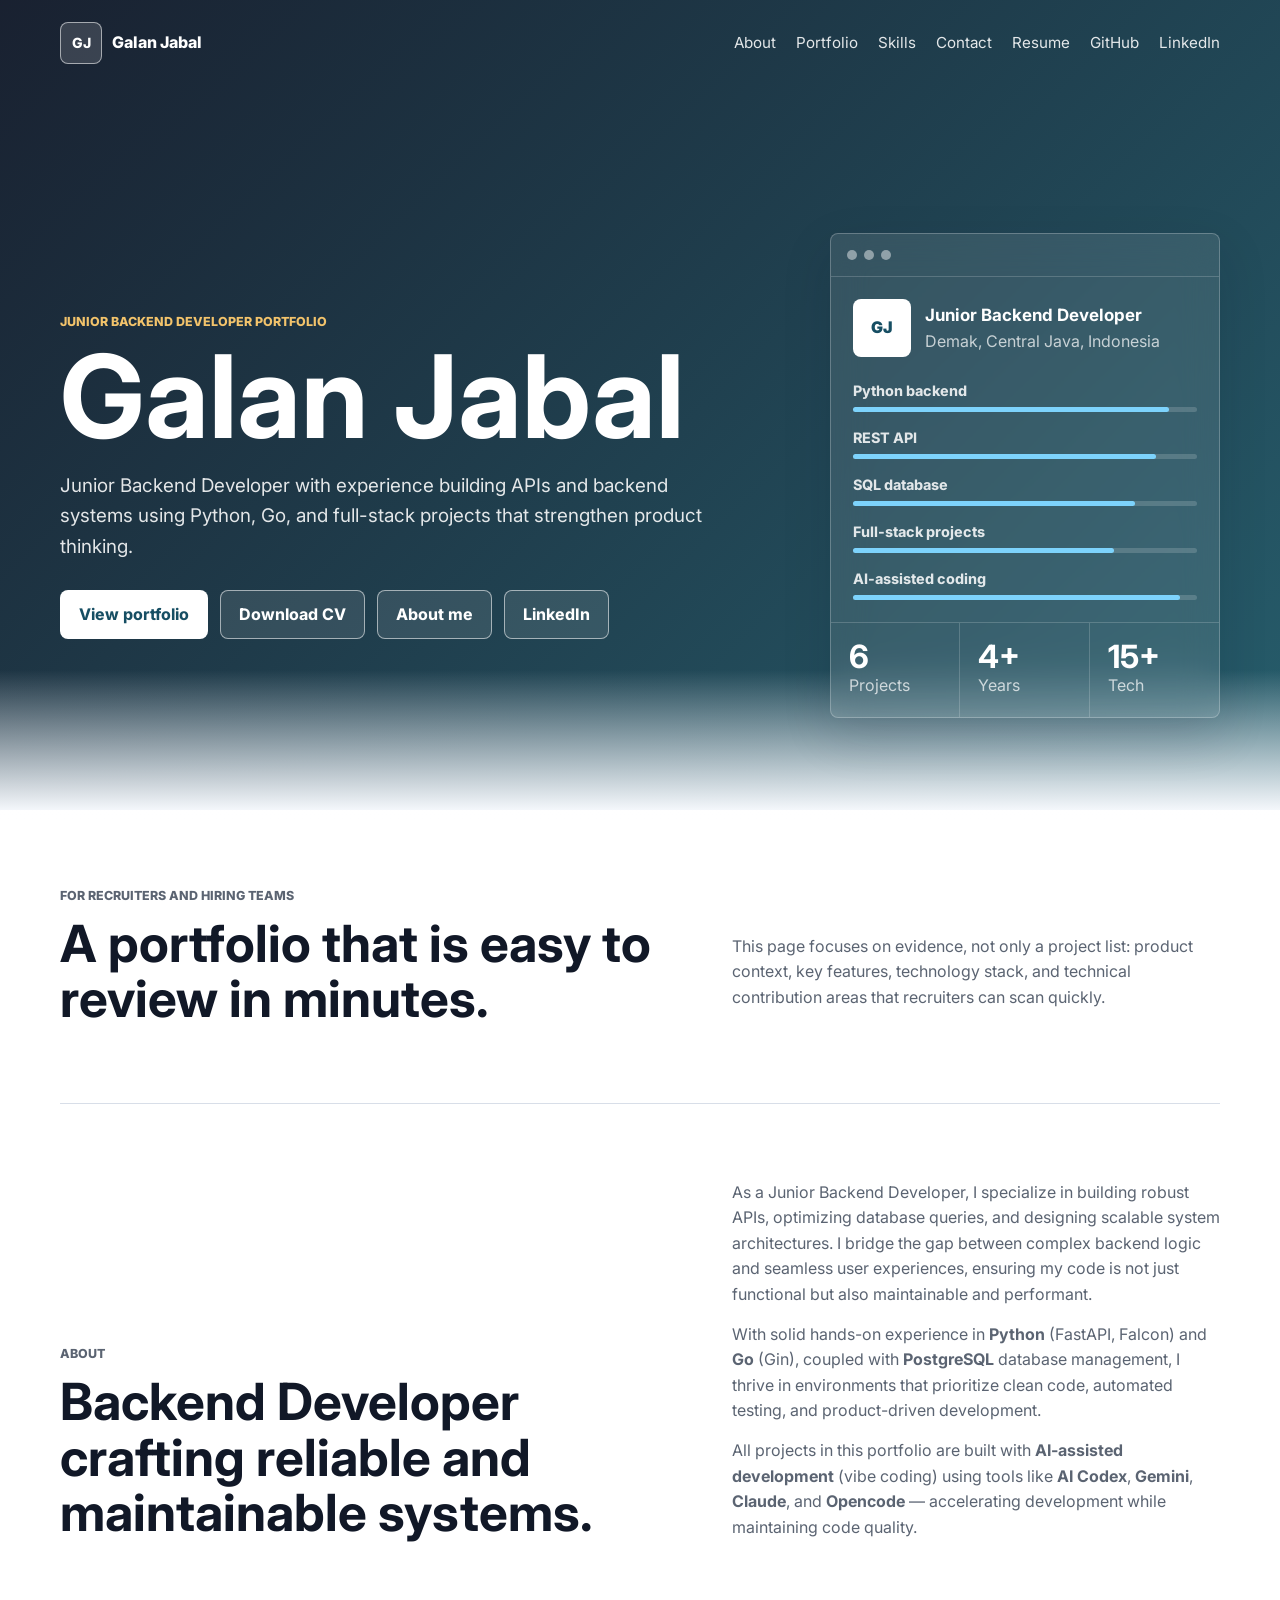
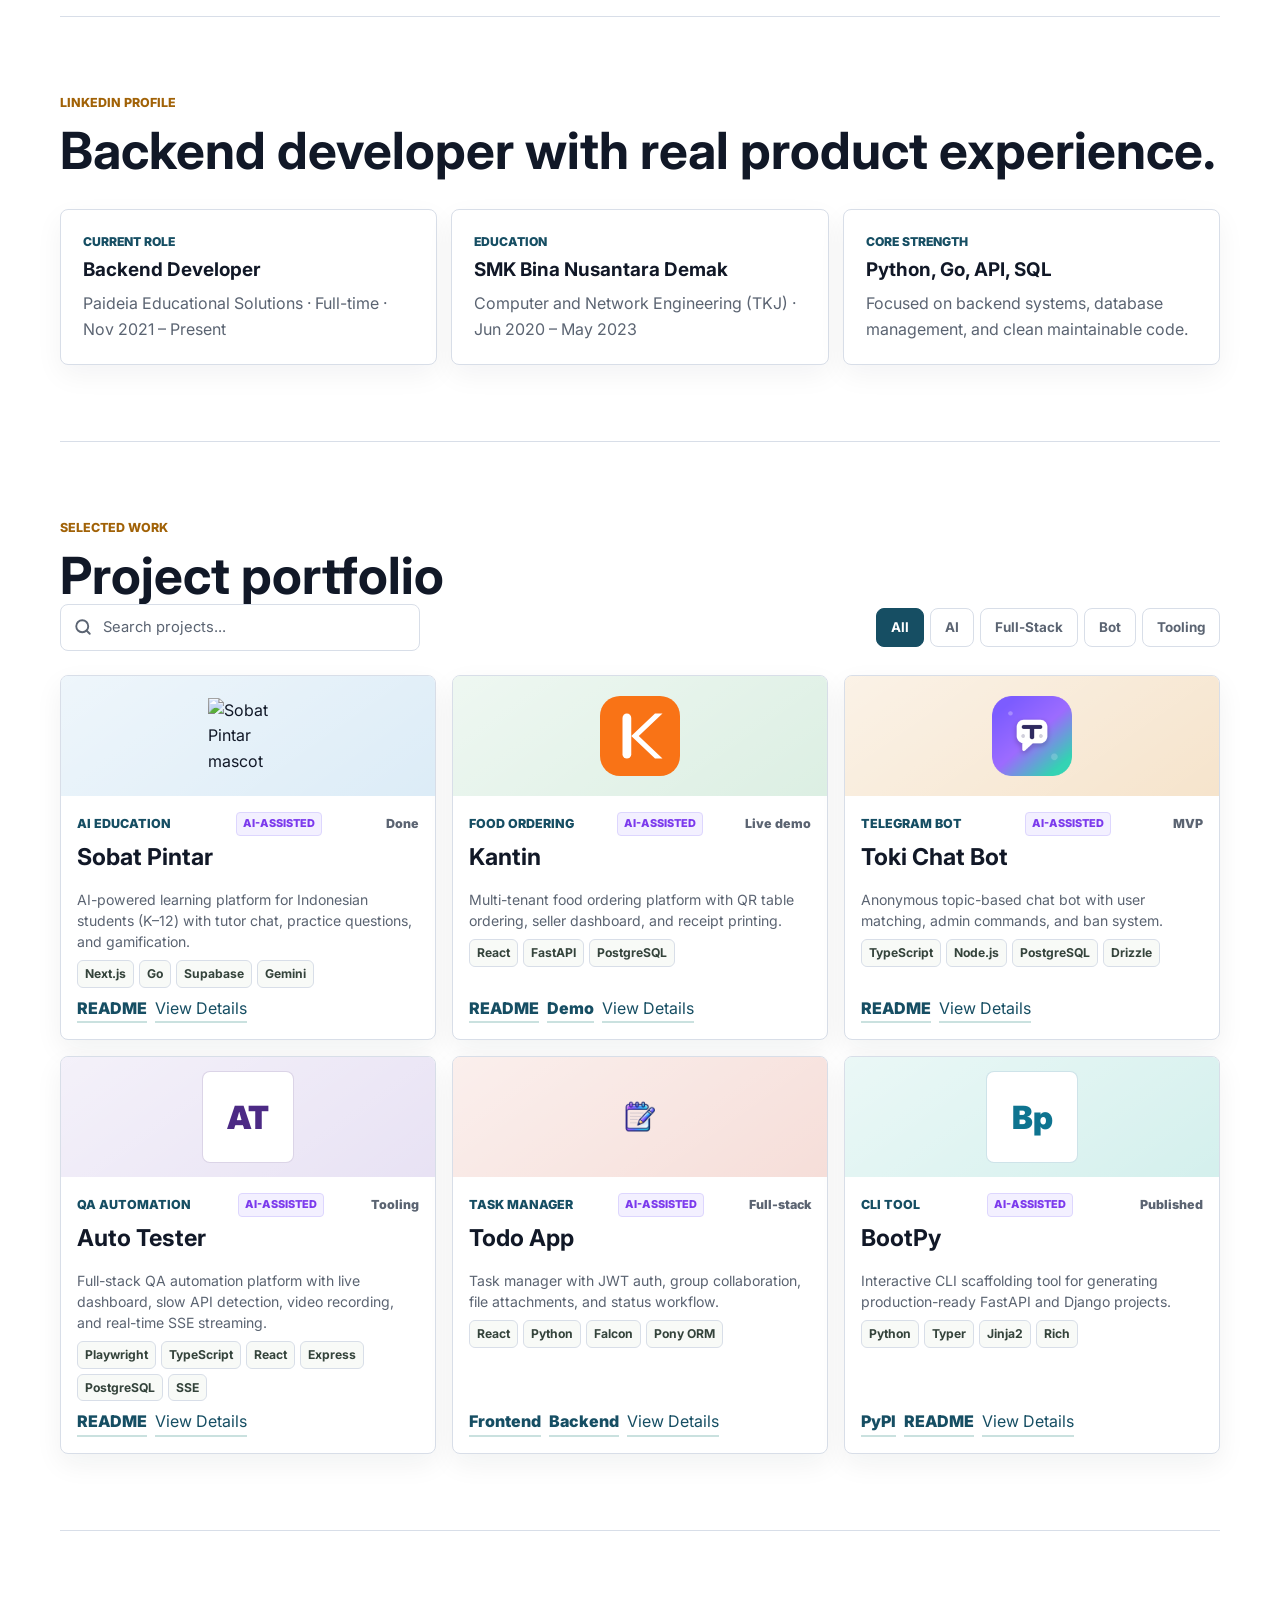
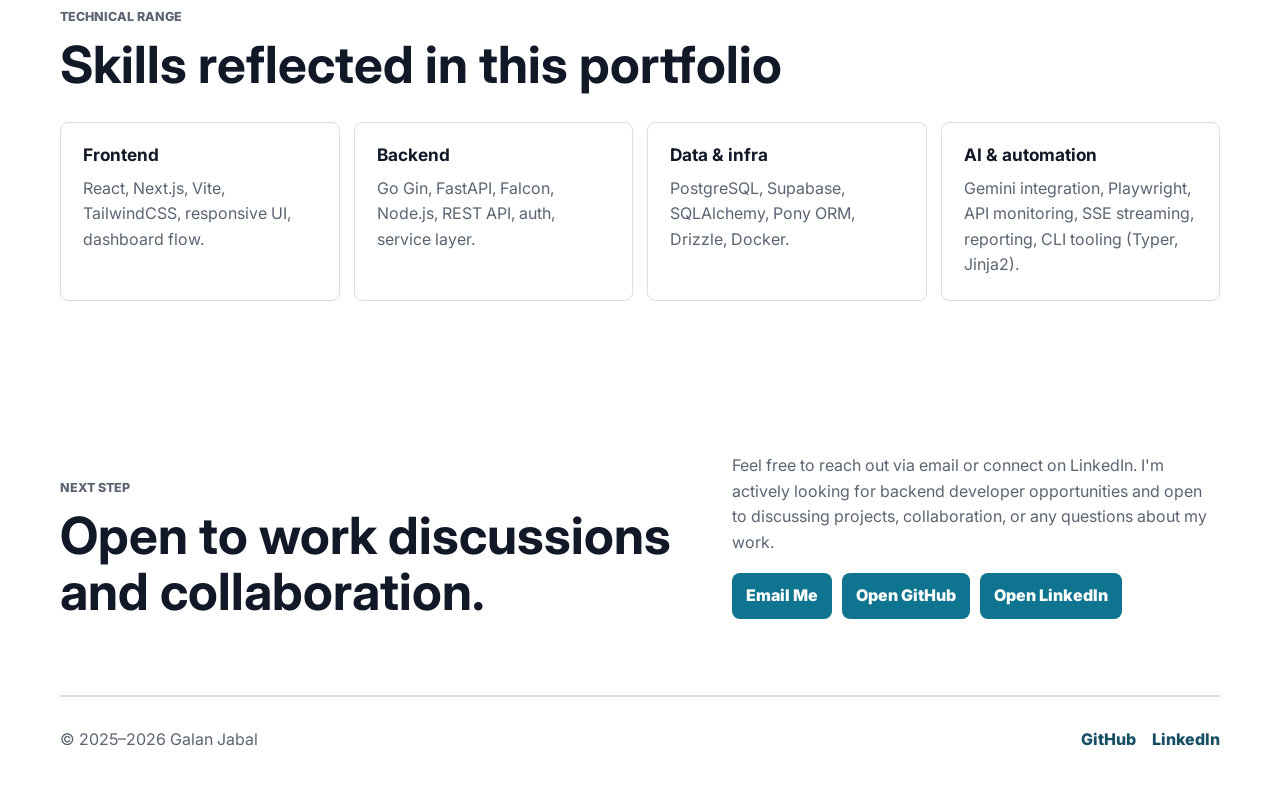
==== commit e953bc52: "feat: update portfolio with AI-assisted dev, SEO, and UX improvements - Update Auto Tester descripti" ====
--- a/index.html
+++ b/index.html
@@ -6,12 +6,23 @@
     <title>Galan Jabal — Junior Backend Developer Portfolio</title>
     <meta
       name="description"
-      content="Galan Jabal's portfolio — Junior Backend Developer specializing in Python, Go, REST APIs, and full-stack web projects."
+      content="Galan Jabal's portfolio — Junior Backend Developer specializing in Python, Go, REST APIs, and full-stack web projects. All projects built with AI-assisted development."
     />
+    <!-- Favicon -->
+    <link rel="icon" type="image/svg+xml" href="assets/favicon.svg" />
+    <!-- Canonical URL -->
+    <link rel="canonical" href="https://galanjabal.dev/" />
     <!-- Open Graph -->
     <meta property="og:type" content="website" />
     <meta property="og:title" content="Galan Jabal — Junior Backend Developer" />
-    <meta property="og:description" content="Portfolio featuring AI education platform, food ordering system, Telegram bot, QA automation tool, task manager, and Python CLI scaffolding tool." />
+    <meta property="og:description" content="Portfolio featuring AI education platform, food ordering system, Telegram bot, QA automation tool, task manager, and Python CLI scaffolding tool. Built with AI-assisted development using Codex, Gemini, Claude, and Opencode." />
+    <meta property="og:url" content="https://galanjabal.dev/" />
+    <meta property="og:site_name" content="Galan Jabal Portfolio" />
+    <!-- Twitter Card -->
+    <meta name="twitter:card" content="summary_large_image" />
+    <meta name="twitter:title" content="Galan Jabal — Junior Backend Developer" />
+    <meta name="twitter:description" content="Portfolio featuring AI education platform, food ordering system, Telegram bot, QA automation tool, task manager, and Python CLI scaffolding tool. Built with AI-assisted development." />
+    <meta name="twitter:creator" content="@galanjabal3" />
     <!-- Google Fonts -->
     <link rel="preconnect" href="https://fonts.googleapis.com" />
     <link rel="preconnect" href="https://fonts.gstatic.com" crossorigin />
@@ -19,6 +30,9 @@
     <link rel="stylesheet" href="styles.css" />
   </head>
   <body>
+    <!-- Scroll progress indicator -->
+    <div class="scroll-progress" id="scroll-progress"></div>
+
     <header class="site-header" id="top">
       <nav class="nav" aria-label="Main navigation">
         <a class="brand" href="#top" aria-label="Back to top">
@@ -80,6 +94,7 @@
             <span style="--fill: 88%">REST API</span>
             <span style="--fill: 82%">SQL database</span>
             <span style="--fill: 76%">Full-stack projects</span>
+            <span style="--fill: 95%">AI-assisted coding</span>
           </div>
           <div class="metric-row">
             <div>
@@ -124,6 +139,9 @@
           <p>
             With solid hands-on experience in <strong>Python</strong> (FastAPI, Falcon) and <strong>Go</strong> (Gin), coupled with <strong>PostgreSQL</strong> database management, I thrive in environments that prioritize clean code, automated testing, and product-driven development.
           </p>
+          <p>
+            All projects in this portfolio are built with <strong>AI-assisted development</strong> (vibe coding) using tools like <strong>AI Codex</strong>, <strong>Gemini</strong>, <strong>Claude</strong>, and <strong>Opencode</strong> — accelerating development while maintaining code quality.
+          </p>
         </div>
       </section>
 
@@ -174,11 +192,12 @@
         <div class="project-grid" id="project-grid">
           <article class="project-card" data-category="ai" data-name="sobat pintar">
             <div class="project-media soft-blue">
-              <img src="https://res.cloudinary.com/dzzflhq79/image/upload/v1778876222/sobi_robot_qusvll.png" alt="Sobat Pintar mascot" />
+              <img src="https://res.cloudinary.com/dzzflhq79/image/upload/v1778876222/sobi_robot_qusvll.png" alt="Sobat Pintar mascot" loading="lazy" />
             </div>
             <div class="project-content">
               <div class="project-topline">
                 <span class="badge">AI Education</span>
+                <span class="badge ai-badge">AI-assisted</span>
                 <span class="status">Done</span>
               </div>
               <h3>Sobat Pintar</h3>
@@ -195,11 +214,12 @@
 
           <article class="project-card" data-category="fullstack" data-name="kantin">
             <div class="project-media soft-green">
-              <img src="assets/kantin_logo.svg" alt="Kantin logo" />
+              <img src="assets/kantin_logo.svg" alt="Kantin logo" loading="lazy" />
             </div>
             <div class="project-content">
               <div class="project-topline">
                 <span class="badge">Food Ordering</span>
+                <span class="badge ai-badge">AI-assisted</span>
                 <span class="status">Live demo</span>
               </div>
               <h3>Kantin</h3>
@@ -217,11 +237,12 @@
 
           <article class="project-card" data-category="bot" data-name="toki chat bot">
             <div class="project-media soft-orange">
-              <img src="assets/toki-avatar.png" alt="Toki Chat avatar" />
+              <img src="assets/toki-avatar.png" alt="Toki Chat avatar" loading="lazy" />
             </div>
             <div class="project-content">
               <div class="project-topline">
                 <span class="badge">Telegram Bot</span>
+                <span class="badge ai-badge">AI-assisted</span>
                 <span class="status">MVP</span>
               </div>
               <h3>Toki Chat Bot</h3>
@@ -243,12 +264,13 @@
             <div class="project-content">
               <div class="project-topline">
                 <span class="badge">QA Automation</span>
+                <span class="badge ai-badge">AI-assisted</span>
                 <span class="status">Tooling</span>
               </div>
               <h3>Auto Tester</h3>
-              <p>YAML-driven QA runner that detects broken features and slow APIs with HTML/JSON reports.</p>
+              <p>Full-stack QA automation platform with live dashboard, slow API detection, video recording, and real-time SSE streaming.</p>
               <div class="tags">
-                <span>Playwright</span><span>TypeScript</span><span>CLI</span><span>YAML</span>
+                <span>Playwright</span><span>TypeScript</span><span>React</span><span>Express</span><span>PostgreSQL</span><span>SSE</span>
               </div>
               <div class="project-links">
                 <a href="https://github.com/galanjabal3/auto-tester" target="_blank" rel="noopener noreferrer">README</a>
@@ -259,11 +281,12 @@
 
           <article class="project-card" data-category="fullstack" data-name="todo app">
             <div class="project-media soft-red">
-              <img src="assets/todo_logo.png" alt="Todo App logo" />
+              <img src="assets/todo_logo.png" alt="Todo App logo" loading="lazy" />
             </div>
             <div class="project-content">
               <div class="project-topline">
                 <span class="badge">Task Manager</span>
+                <span class="badge ai-badge">AI-assisted</span>
                 <span class="status">Full-stack</span>
               </div>
               <h3>Todo App</h3>
@@ -286,6 +309,7 @@
             <div class="project-content">
               <div class="project-topline">
                 <span class="badge">CLI Tool</span>
+                <span class="badge ai-badge">AI-assisted</span>
                 <span class="status">Published</span>
               </div>
               <h3>BootPy</h3>
@@ -324,7 +348,7 @@
           </div>
           <div>
             <h3>AI & automation</h3>
-            <p>Gemini integration, Playwright, API monitoring, reporting, CLI tooling (Typer, Jinja2).</p>
+            <p>Gemini integration, Playwright, API monitoring, SSE streaming, reporting, CLI tooling (Typer, Jinja2).</p>
           </div>
         </div>
       </section>
@@ -362,9 +386,13 @@
       <div class="footer-links">
         <a href="https://github.com/galanjabal3" target="_blank" rel="noreferrer">GitHub</a>
         <a href="https://www.linkedin.com/in/galan-jabal-nur-8a1ba5234/" target="_blank" rel="noreferrer">LinkedIn</a>
-        <a href="#top">Back to top</a>
       </div>
     </footer>
+
+    <!-- Back to top floating button -->
+    <a href="#top" class="back-to-top" id="back-to-top" aria-label="Back to top">
+      <svg width="20" height="20" viewBox="0 0 24 24" fill="none" stroke="currentColor" stroke-width="2.5" stroke-linecap="round" stroke-linejoin="round"><path d="M18 15l-6-6-6 6"/></svg>
+    </a>
 
     <!-- Modal: Sobat Pintar -->
     <div id="sobi-modal" class="modal" role="dialog" aria-modal="true" aria-labelledby="sobi-modal-title" aria-hidden="true">
@@ -441,20 +469,21 @@
         <button class="modal-close" onclick="closeModal('auto-modal')" aria-label="Close">&times;</button>
         <p class="modal-eyebrow">Case Study</p>
         <h3 id="auto-modal-title">Auto Tester</h3>
-        <p class="modal-meta">QA Automation &middot; TypeScript + Playwright + YAML &middot; 2026</p>
+        <p class="modal-meta">QA Automation &middot; TypeScript + React + Express + PostgreSQL &middot; 2026</p>
         <h4>Background</h4>
-        <p>Automated web testing platform that detects broken features and slow APIs. Define sites via YAML config, run tests, get reports.</p>
+        <p>Full-stack automated web testing platform with a self-hosted dashboard for managing sites, viewing results, and streaming test runs live. Built in two phases: CLI engine for running Playwright tests, and a React dashboard for monitoring and management.</p>
         <h4>My Contribution</h4>
         <ul>
-          <li>Designed a YAML-driven multi-site configuration system with validation.</li>
-          <li>Built an API monitor that intercepts XHR/fetch responses and flags slow endpoints.</li>
-          <li>Implemented session persistence with cookie/localStorage save and restore.</li>
-          <li>Created HTML, JSON, and Telegram reporters for different notification channels.</li>
+          <li>Designed a YAML-driven multi-site configuration system with Playwright Codegen integration for visual test recording.</li>
+          <li>Built a React dashboard with real-time SSE streaming, video playback, and code viewer for test results.</li>
+          <li>Implemented an API monitor that intercepts XHR/fetch responses and flags slow endpoints with configurable thresholds.</li>
+          <li>Created Express.js API with PostgreSQL for run history, site management, and schedule CRUD.</li>
+          <li>Added session persistence, Telegram alerts, HTML/JSON report generation, and cron-based scheduling.</li>
         </ul>
         <h4>Tech Stack</h4>
-        <p class="modal-stack">TypeScript &middot; Playwright &middot; Commander &middot; YAML &middot; Axios</p>
+        <p class="modal-stack">TypeScript &middot; Playwright &middot; React 19 &middot; Vite &middot; TailwindCSS &middot; Express.js &middot; PostgreSQL &middot; SSE &middot; Commander.js</p>
         <h4>Outcome</h4>
-        <p>CLI tool that runs automated tests against configured sites, detects performance issues, and sends alerts via Telegram.</p>
+        <p>Full-stack QA platform with live dashboard, slow API detection, video recording, Playwright Codegen, and real-time test streaming via SSE.</p>
       </div>
     </div>
 
--- a/styles.css
+++ b/styles.css
@@ -541,6 +541,15 @@
   text-transform: uppercase;
 }
 
+.ai-badge {
+  color: #7c3aed;
+  background: #f3f0ff;
+  border: 1px solid #ddd6fe;
+  border-radius: 4px;
+  padding: 2px 6px;
+  font-size: 0.68rem;
+}
+
 .status {
   color: var(--muted);
 }
@@ -1019,6 +1028,54 @@
   font-size: 1.05rem;
 }
 
+/* ─── Back to Top Floating Button ─── */
+.back-to-top {
+  position: fixed;
+  bottom: 28px;
+  right: 28px;
+  width: 48px;
+  height: 48px;
+  display: grid;
+  place-items: center;
+  background: var(--accent-strong);
+  color: #fff;
+  border-radius: 50%;
+  box-shadow: 0 4px 20px rgba(14, 116, 144, 0.35);
+  opacity: 0;
+  visibility: hidden;
+  transform: translateY(20px);
+  transition: opacity 300ms ease, visibility 300ms ease, transform 300ms ease, background 200ms ease;
+  z-index: 100;
+}
+
+.back-to-top.is-visible {
+  opacity: 1;
+  visibility: visible;
+  transform: translateY(0);
+}
+
+.back-to-top:hover {
+  background: var(--accent);
+  transform: translateY(-3px);
+}
+
+.back-to-top:focus-visible {
+  outline: 3px solid rgba(14, 116, 144, 0.4);
+  outline-offset: 2px;
+}
+
+/* ─── Scroll Progress Indicator ─── */
+.scroll-progress {
+  position: fixed;
+  top: 0;
+  left: 0;
+  width: 0%;
+  height: 3px;
+  background: linear-gradient(90deg, var(--accent), #7dd3fc);
+  z-index: 9999;
+  transition: width 80ms ease-out;
+}
+
 /* ─── Scroll Reveal Animations ─── */
 .reveal {
   opacity: 0;
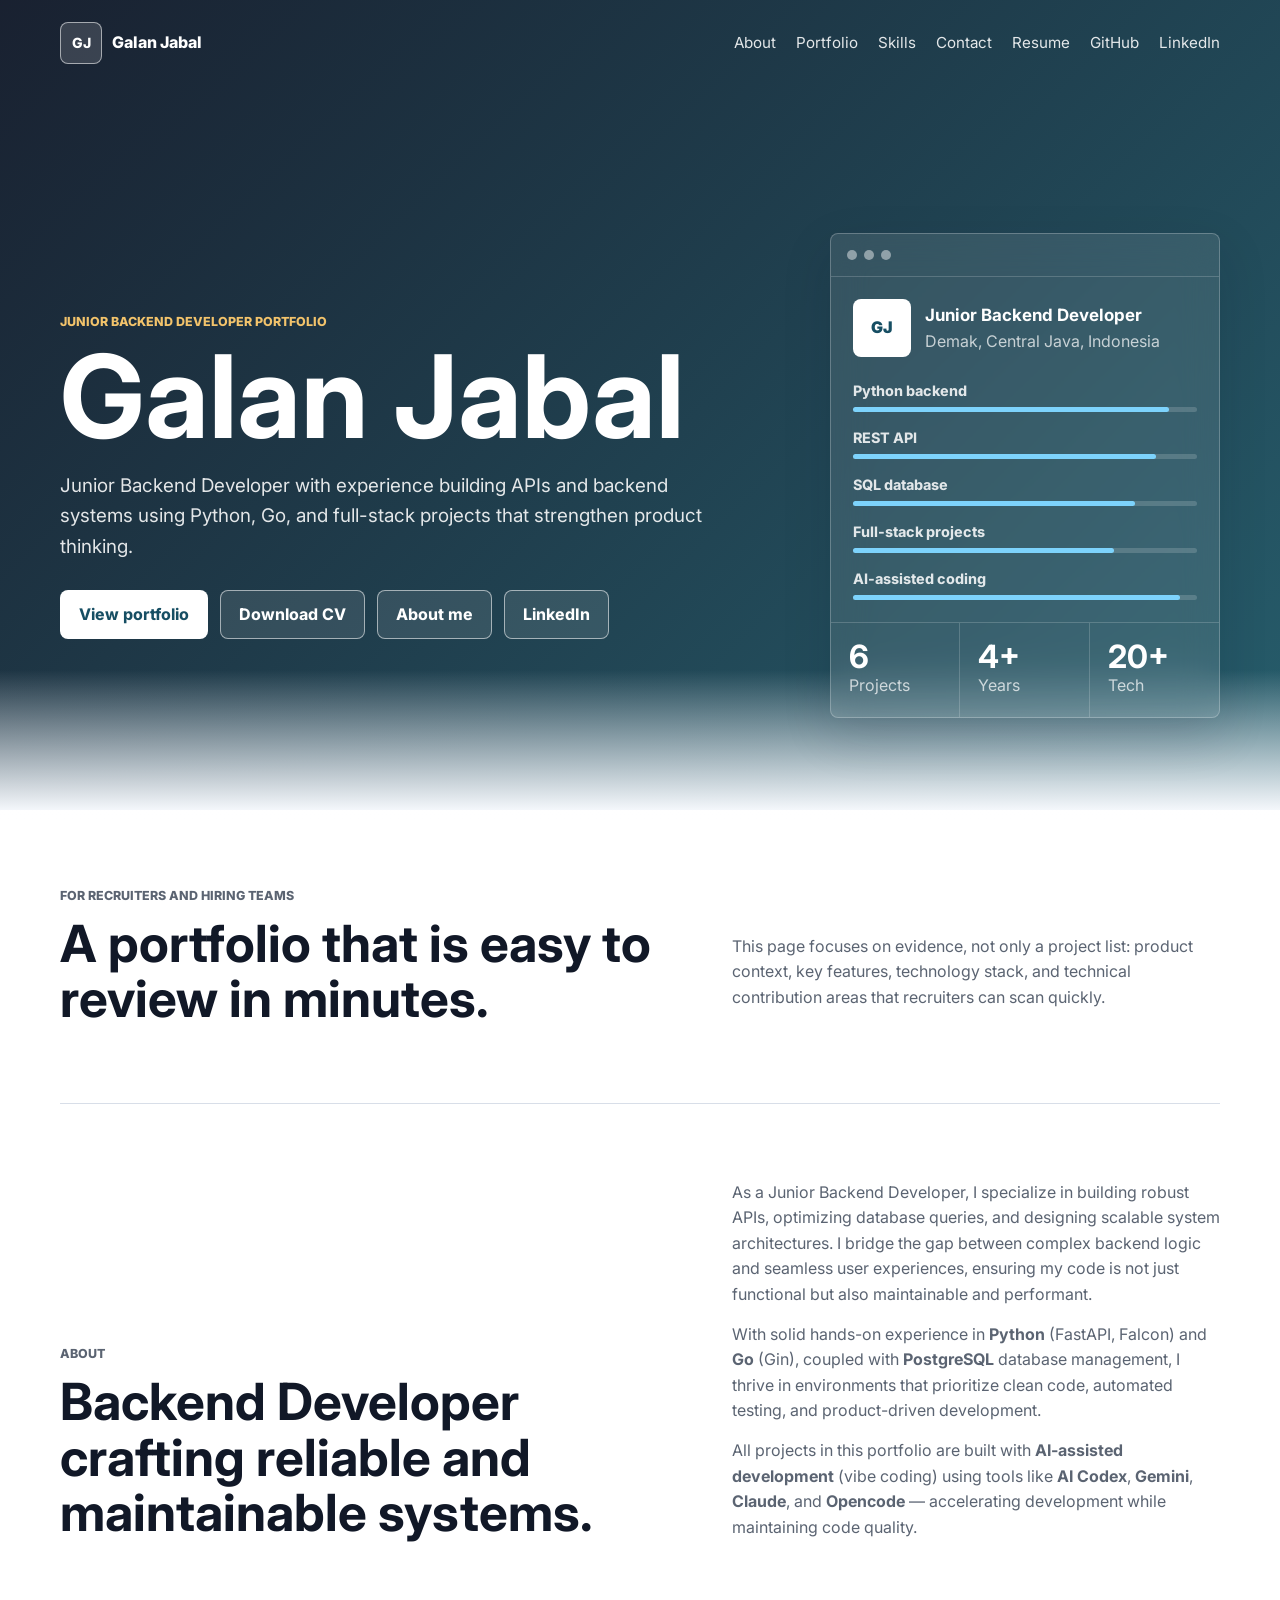
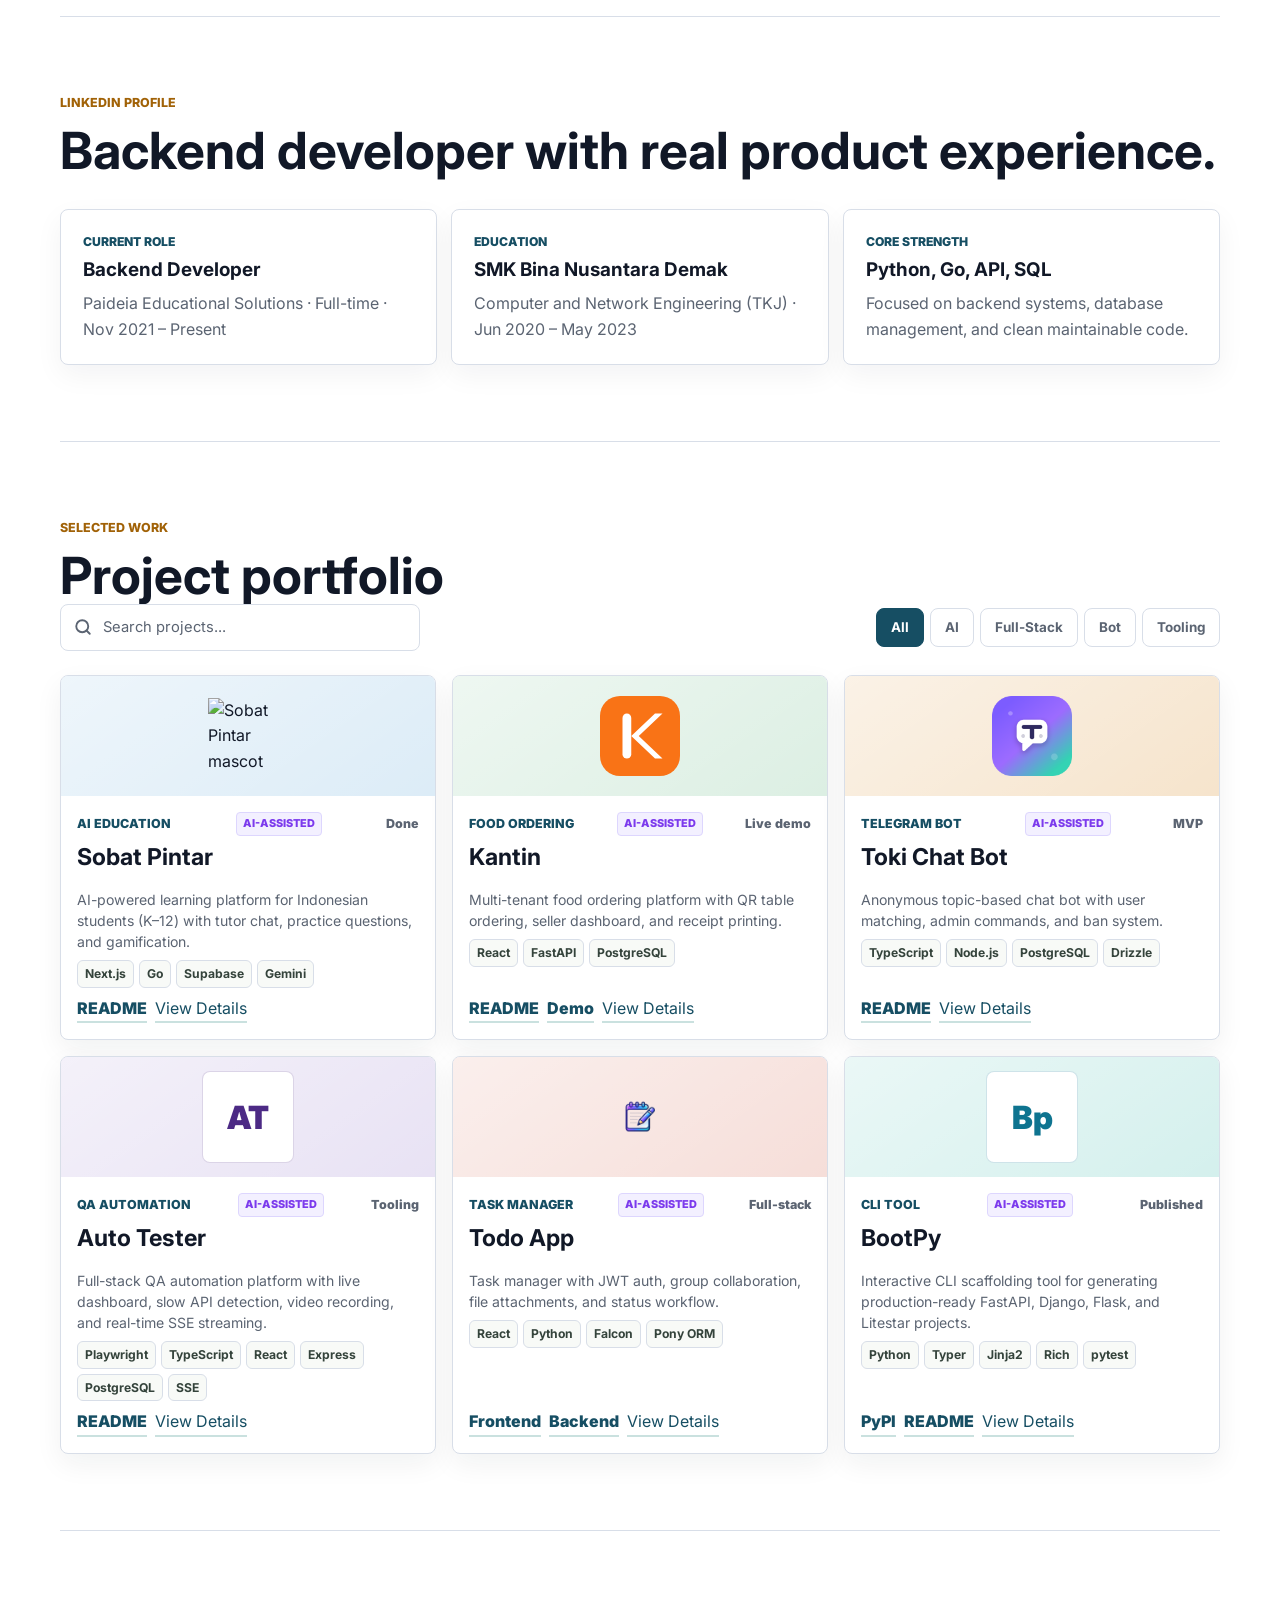
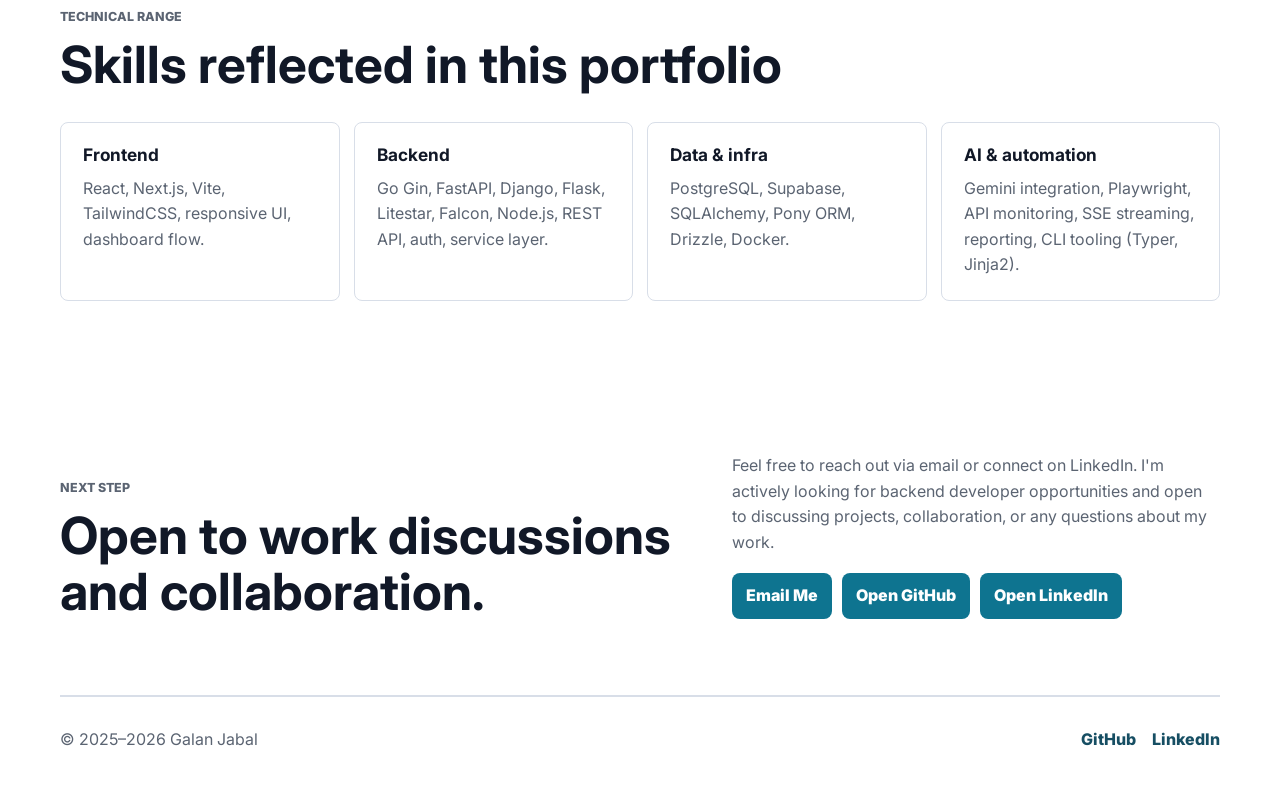
==== commit 9598d1c4: "Update BootPy: 4 frameworks, 75+ templates, pytest tag" ====
--- a/index.html
+++ b/index.html
@@ -106,7 +106,7 @@
               <span>Years</span>
             </div>
             <div>
-              <strong>15+</strong>
+              <strong>20+</strong>
               <span>Tech</span>
             </div>
           </div>
@@ -313,9 +313,9 @@
                 <span class="status">Published</span>
               </div>
               <h3>BootPy</h3>
-              <p>Interactive CLI scaffolding tool for generating production-ready FastAPI and Django projects.</p>
+              <p>Interactive CLI scaffolding tool for generating production-ready FastAPI, Django, Flask, and Litestar projects.</p>
               <div class="tags">
-                <span>Python</span><span>Typer</span><span>Jinja2</span><span>Rich</span>
+                <span>Python</span><span>Typer</span><span>Jinja2</span><span>Rich</span><span>pytest</span>
               </div>
               <div class="project-links">
                 <a href="https://pypi.org/project/bootpy-cli/" target="_blank" rel="noopener noreferrer">PyPI</a>
@@ -340,7 +340,7 @@
           </div>
           <div>
             <h3>Backend</h3>
-            <p>Go Gin, FastAPI, Falcon, Node.js, REST API, auth, service layer.</p>
+            <p>Go Gin, FastAPI, Django, Flask, Litestar, Falcon, Node.js, REST API, auth, service layer.</p>
           </div>
           <div>
             <h3>Data & infra</h3>
@@ -518,18 +518,19 @@
         <h3 id="bootpy-modal-title">BootPy</h3>
         <p class="modal-meta">CLI Tool &middot; Python + Typer + Jinja2 + Rich &middot; 2026</p>
         <h4>Background</h4>
-        <p>Interactive CLI scaffolding tool that generates production-ready Python backend projects. Think "create-react-app" but for FastAPI and Django.</p>
+        <p>Interactive CLI scaffolding tool that generates production-ready Python backend projects. Think "create-react-app" but for FastAPI, Django, Flask, and Litestar.</p>
         <h4>My Contribution</h4>
         <ul>
           <li>Designed a manifest-driven template engine with conditional file/directory generation.</li>
           <li>Built atomic generation using staging directories to prevent partial scaffolds on failure.</li>
-          <li>Created 19 FastAPI templates and 21 Django templates with framework-specific options.</li>
+          <li>Created 75+ templates across 4 frameworks: FastAPI (19), Django (21), Flask (18), Litestar (17).</li>
+          <li>Added custom template support via --template flag for user-defined project structures.</li>
           <li>Published on PyPI with CI/CD testing across Python 3.9–3.12.</li>
         </ul>
         <h4>Tech Stack</h4>
         <p class="modal-stack">Python &middot; Typer &middot; Jinja2 &middot; Rich &middot; PyPI &middot; GitHub Actions</p>
         <h4>Outcome</h4>
-        <p>Published CLI tool that generates full project scaffolds with database, Docker, testing, and auth options in seconds.</p>
+        <p>Published CLI tool that generates full project scaffolds for 4 frameworks with database, Docker, testing, auth, and custom template options in seconds.</p>
       </div>
     </div>
 
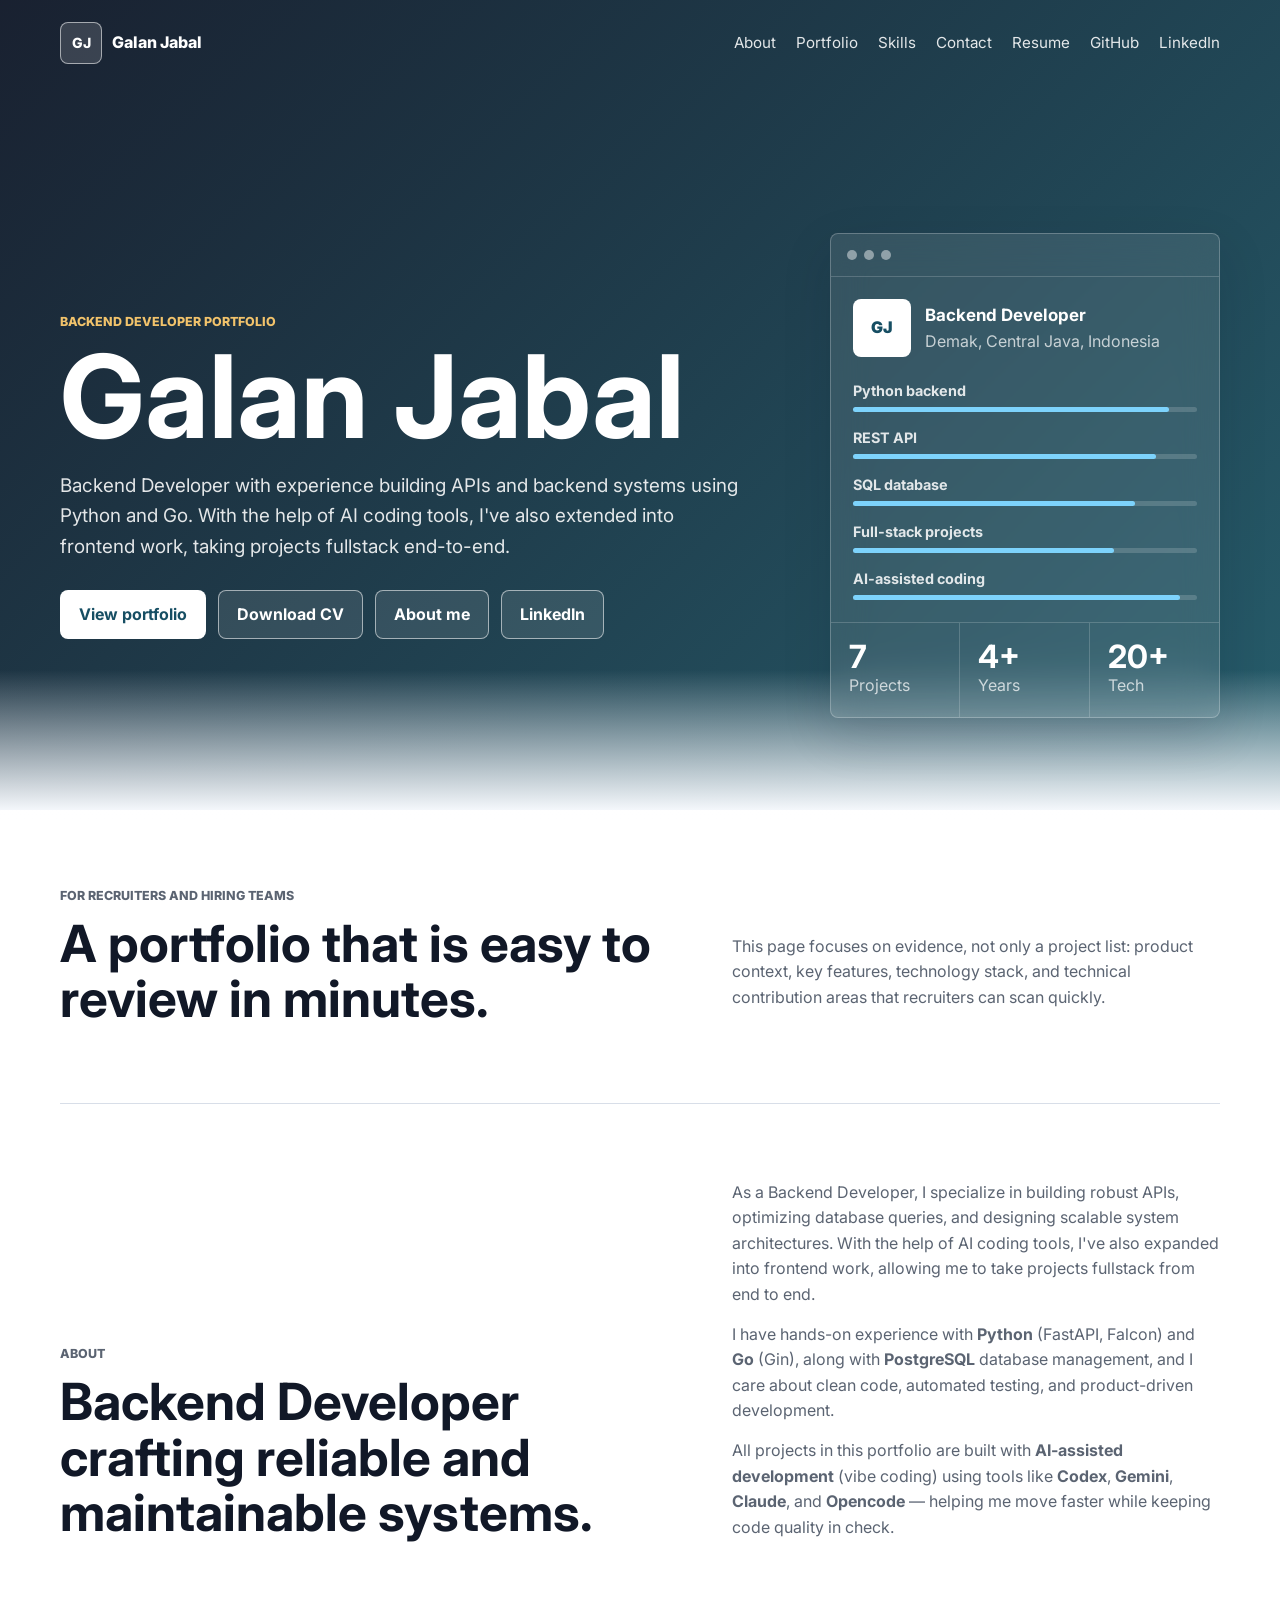
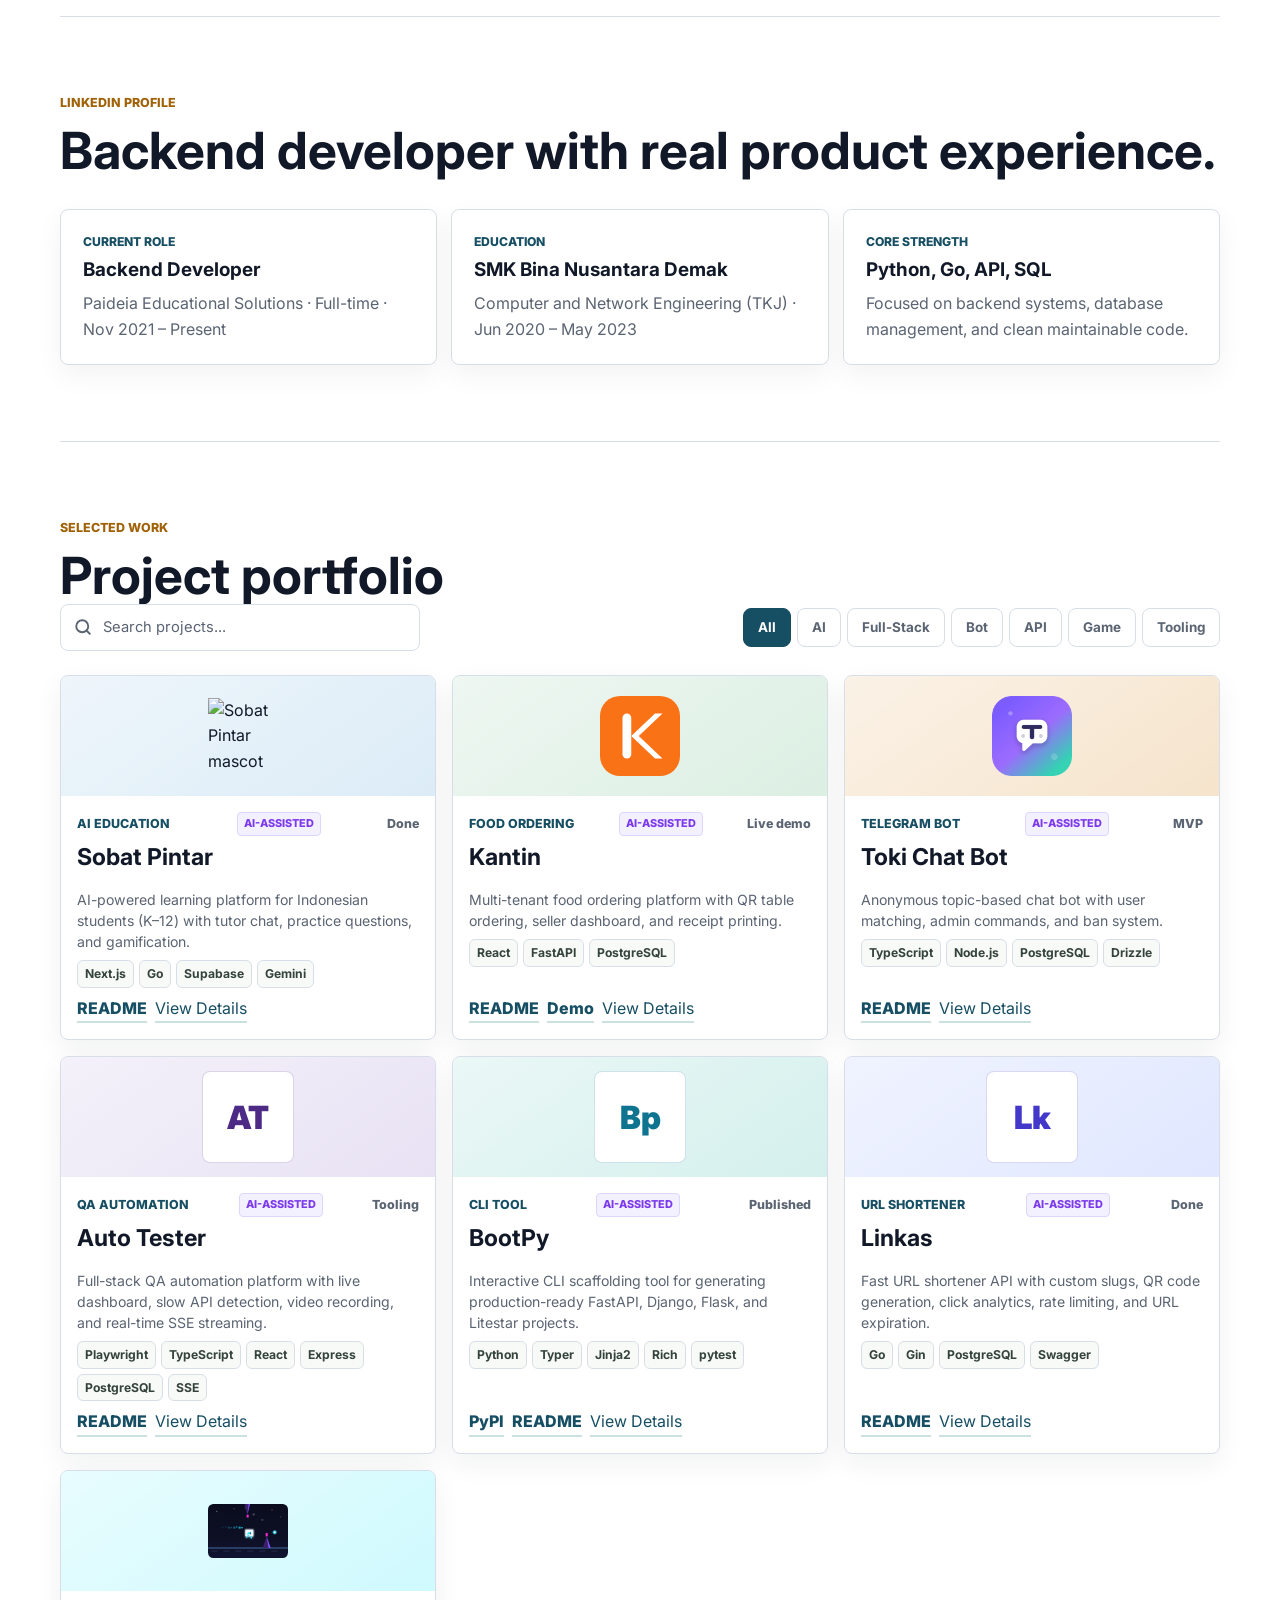
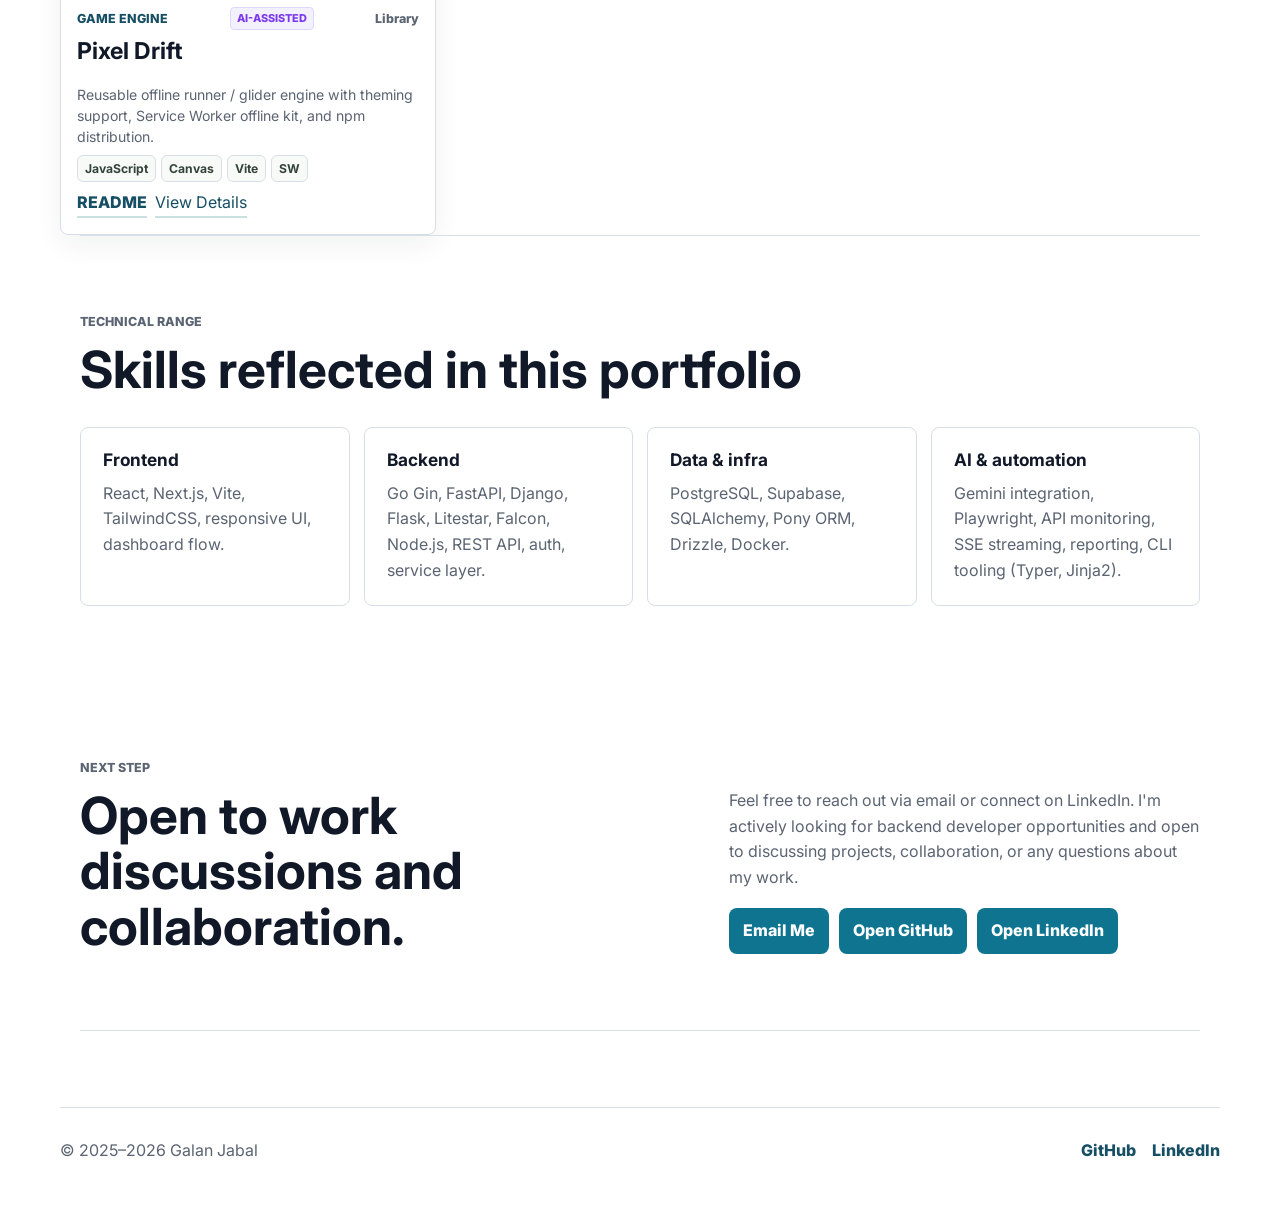
==== commit e6da3a8f: "Revamp portfolio: accessibility, SEO, new projects - Update description: 'Junior Backend Developer' " ====
--- a/index.html
+++ b/index.html
@@ -3,10 +3,10 @@
   <head>
     <meta charset="UTF-8" />
     <meta name="viewport" content="width=device-width, initial-scale=1.0" />
-    <title>Galan Jabal — Junior Backend Developer Portfolio</title>
+    <title>Galan Jabal — Backend Developer Portfolio</title>
     <meta
       name="description"
-      content="Galan Jabal's portfolio — Junior Backend Developer specializing in Python, Go, REST APIs, and full-stack web projects. All projects built with AI-assisted development."
+      content="Galan Jabal's portfolio — Backend Developer specializing in Python, Go, REST APIs, and full-stack web projects. All projects built with AI-assisted development."
     />
     <!-- Favicon -->
     <link rel="icon" type="image/svg+xml" href="assets/favicon.svg" />
@@ -14,24 +14,28 @@
     <link rel="canonical" href="https://galanjabal.dev/" />
     <!-- Open Graph -->
     <meta property="og:type" content="website" />
-    <meta property="og:title" content="Galan Jabal — Junior Backend Developer" />
-    <meta property="og:description" content="Portfolio featuring AI education platform, food ordering system, Telegram bot, QA automation tool, task manager, and Python CLI scaffolding tool. Built with AI-assisted development using Codex, Gemini, Claude, and Opencode." />
+    <meta property="og:title" content="Galan Jabal — Backend Developer" />
+    <meta property="og:description" content="Portfolio featuring an AI education platform, food ordering system, Telegram bot, QA automation tool, task manager, and Python CLI scaffolding tool — built with AI-assisted development using Codex, Gemini, Claude, and Opencode." />
+    <meta property="og:image" content="https://galanjabal.dev/assets/og-image.png" />
     <meta property="og:url" content="https://galanjabal.dev/" />
     <meta property="og:site_name" content="Galan Jabal Portfolio" />
     <!-- Twitter Card -->
     <meta name="twitter:card" content="summary_large_image" />
-    <meta name="twitter:title" content="Galan Jabal — Junior Backend Developer" />
-    <meta name="twitter:description" content="Portfolio featuring AI education platform, food ordering system, Telegram bot, QA automation tool, task manager, and Python CLI scaffolding tool. Built with AI-assisted development." />
+    <meta name="twitter:title" content="Galan Jabal — Backend Developer" />
+    <meta name="twitter:description" content="Portfolio featuring an AI education platform, food ordering system, Telegram bot, QA automation tool, task manager, and Python CLI scaffolding tool — built with AI-assisted development using Codex, Gemini, Claude, and Opencode." />
+    <meta name="twitter:image" content="https://galanjabal.dev/assets/og-image.png" />
     <meta name="twitter:creator" content="@galanjabal3" />
     <!-- Google Fonts -->
     <link rel="preconnect" href="https://fonts.googleapis.com" />
     <link rel="preconnect" href="https://fonts.gstatic.com" crossorigin />
+    <link rel="preconnect" href="https://res.cloudinary.com" crossorigin />
     <link href="https://fonts.googleapis.com/css2?family=Inter:wght@400;500;600;700;800;900&display=swap" rel="stylesheet" />
     <link rel="stylesheet" href="styles.css" />
   </head>
   <body>
+    <a href="#main-content" class="sr-only sr-only-focusable">Skip to main content</a>
     <!-- Scroll progress indicator -->
-    <div class="scroll-progress" id="scroll-progress"></div>
+    <div class="scroll-progress" id="scroll-progress" aria-hidden="true"></div>
 
     <header class="site-header" id="top">
       <nav class="nav" aria-label="Main navigation">
@@ -48,19 +52,20 @@
           <a href="#skills">Skills</a>
           <a href="#contact">Contact</a>
           <a href="resume.html">Resume</a>
-          <a href="https://github.com/galanjabal3" target="_blank" rel="noreferrer">GitHub</a>
-          <a href="https://www.linkedin.com/in/galan-jabal-nur-8a1ba5234/" target="_blank" rel="noreferrer">LinkedIn</a>
+          <a href="https://github.com/galanjabal3" target="_blank" rel="noopener noreferrer">GitHub</a>
+          <a href="https://www.linkedin.com/in/galan-jabal-nur-8a1ba5234/" target="_blank" rel="noopener noreferrer">LinkedIn</a>
         </div>
       </nav>
 
       <section class="hero" aria-labelledby="hero-title">
         <div class="hero-copy">
-          <p class="eyebrow">Junior Backend Developer Portfolio</p>
+          <p class="eyebrow">Backend Developer Portfolio</p>
           <h1 id="hero-title">Galan Jabal</h1>
           <p class="hero-text">
-            Junior Backend Developer with experience building APIs and backend
-            systems using Python, Go, and full-stack projects that strengthen
-            product thinking.
+            Backend Developer with experience building APIs and backend
+            systems using Python and Go. With the help of AI coding tools,
+            I've also extended into frontend work, taking projects fullstack
+            end-to-end.
           </p>
           <div class="hero-actions" aria-label="Primary actions">
             <a class="button primary" href="#portfolio">View portfolio</a>
@@ -77,7 +82,7 @@
           </div>
         </div>
         <div class="hero-panel" aria-label="Portfolio capability summary">
-          <div class="panel-head">
+          <div class="panel-head" aria-hidden="true">
             <span></span>
             <span></span>
             <span></span>
@@ -85,7 +90,7 @@
           <div class="profile-card">
             <div class="avatar">GJ</div>
             <div>
-              <strong>Junior Backend Developer</strong>
+              <strong>Backend Developer</strong>
               <span>Demak, Central Java, Indonesia</span>
             </div>
           </div>
@@ -98,7 +103,7 @@
           </div>
           <div class="metric-row">
             <div>
-              <strong>6</strong>
+              <strong>7</strong>
               <span>Projects</span>
             </div>
             <div>
@@ -114,7 +119,7 @@
       </section>
     </header>
 
-    <main>
+    <main id="main-content">
       <section class="section intro reveal" aria-labelledby="intro-title">
         <div>
           <p class="eyebrow">For recruiters and hiring teams</p>
@@ -134,13 +139,13 @@
         </div>
         <div class="about-copy">
           <p>
-            As a Junior Backend Developer, I specialize in building robust APIs, optimizing database queries, and designing scalable system architectures. I bridge the gap between complex backend logic and seamless user experiences, ensuring my code is not just functional but also maintainable and performant.
+            As a Backend Developer, I specialize in building robust APIs, optimizing database queries, and designing scalable system architectures. With the help of AI coding tools, I've also expanded into frontend work, allowing me to take projects fullstack from end to end.
           </p>
           <p>
-            With solid hands-on experience in <strong>Python</strong> (FastAPI, Falcon) and <strong>Go</strong> (Gin), coupled with <strong>PostgreSQL</strong> database management, I thrive in environments that prioritize clean code, automated testing, and product-driven development.
+            I have hands-on experience with <strong>Python</strong> (FastAPI, Falcon) and <strong>Go</strong> (Gin), along with <strong>PostgreSQL</strong> database management, and I care about clean code, automated testing, and product-driven development.
           </p>
           <p>
-            All projects in this portfolio are built with <strong>AI-assisted development</strong> (vibe coding) using tools like <strong>AI Codex</strong>, <strong>Gemini</strong>, <strong>Claude</strong>, and <strong>Opencode</strong> — accelerating development while maintaining code quality.
+            All projects in this portfolio are built with <strong>AI-assisted development</strong> (vibe coding) using tools like <strong>Codex</strong>, <strong>Gemini</strong>, <strong>Claude</strong>, and <strong>Opencode</strong> — helping me move faster while keeping code quality in check.
           </p>
         </div>
       </section>
@@ -185,11 +190,13 @@
             <button class="filter-btn" data-filter="ai">AI</button>
             <button class="filter-btn" data-filter="fullstack">Full-Stack</button>
             <button class="filter-btn" data-filter="bot">Bot</button>
+            <button class="filter-btn" data-filter="api">API</button>
+            <button class="filter-btn" data-filter="game">Game</button>
             <button class="filter-btn" data-filter="tooling">Tooling</button>
           </div>
         </div>
 
-        <div class="project-grid" id="project-grid">
+        <div class="project-grid" id="project-grid" aria-live="polite" aria-label="Projects">
           <article class="project-card" data-category="ai" data-name="sobat pintar">
             <div class="project-media soft-blue">
               <img src="https://res.cloudinary.com/dzzflhq79/image/upload/v1778876222/sobi_robot_qusvll.png" alt="Sobat Pintar mascot" loading="lazy" />
@@ -207,14 +214,14 @@
               </div>
               <div class="project-links">
                 <a href="https://github.com/galanjabal3/sobat-pintar" target="_blank" rel="noopener noreferrer">README</a>
-                <button class="button-link" onclick="openModal('sobi-modal')" data-modal-trigger="sobi-modal">View Details</button>
+                <button class="button-link" data-modal-trigger="sobi-modal">View Details</button>
               </div>
             </div>
           </article>
 
           <article class="project-card" data-category="fullstack" data-name="kantin">
             <div class="project-media soft-green">
-              <img src="assets/kantin_logo.svg" alt="Kantin logo" loading="lazy" />
+              <img src="assets/kantin_logo.svg" alt="Kantin logo" loading="lazy" width="120" height="80" />
             </div>
             <div class="project-content">
               <div class="project-topline">
@@ -230,14 +237,14 @@
               <div class="project-links">
                 <a href="https://github.com/galanjabal3/kantin" target="_blank" rel="noopener noreferrer">README</a>
                 <a href="https://kantin.vercel.app/dashboard" target="_blank" rel="noopener noreferrer">Demo</a>
-                <button class="button-link" onclick="openModal('kantin-modal')" data-modal-trigger="kantin-modal">View Details</button>
+                <button class="button-link" data-modal-trigger="kantin-modal">View Details</button>
               </div>
             </div>
           </article>
 
           <article class="project-card" data-category="bot" data-name="toki chat bot">
             <div class="project-media soft-orange">
-              <img src="assets/toki-avatar.png" alt="Toki Chat avatar" loading="lazy" />
+              <img src="assets/toki-avatar.png" alt="Toki Chat avatar" loading="lazy" width="120" height="120" />
             </div>
             <div class="project-content">
               <div class="project-topline">
@@ -252,7 +259,7 @@
               </div>
               <div class="project-links">
                 <a href="https://github.com/galanjabal3/toki-chat-bot" target="_blank" rel="noopener noreferrer">README</a>
-                <button class="button-link" onclick="openModal('toki-modal')" data-modal-trigger="toki-modal">View Details</button>
+                <button class="button-link" data-modal-trigger="toki-modal">View Details</button>
               </div>
             </div>
           </article>
@@ -274,30 +281,7 @@
               </div>
               <div class="project-links">
                 <a href="https://github.com/galanjabal3/auto-tester" target="_blank" rel="noopener noreferrer">README</a>
-                <button class="button-link" onclick="openModal('auto-modal')" data-modal-trigger="auto-modal">View Details</button>
-              </div>
-            </div>
-          </article>
-
-          <article class="project-card" data-category="fullstack" data-name="todo app">
-            <div class="project-media soft-red">
-              <img src="assets/todo_logo.png" alt="Todo App logo" loading="lazy" />
-            </div>
-            <div class="project-content">
-              <div class="project-topline">
-                <span class="badge">Task Manager</span>
-                <span class="badge ai-badge">AI-assisted</span>
-                <span class="status">Full-stack</span>
-              </div>
-              <h3>Todo App</h3>
-              <p>Task manager with JWT auth, group collaboration, file attachments, and status workflow.</p>
-              <div class="tags">
-                <span>React</span><span>Python</span><span>Falcon</span><span>Pony ORM</span>
-              </div>
-              <div class="project-links">
-                <a href="https://github.com/galanjabal3/todo-app-frontend" target="_blank" rel="noopener noreferrer">Frontend</a>
-                <a href="https://github.com/galanjabal3/todo-app-backend" target="_blank" rel="noopener noreferrer">Backend</a>
-                <button class="button-link" onclick="openModal('todo-modal')" data-modal-trigger="todo-modal">View Details</button>
+                <button class="button-link" data-modal-trigger="auto-modal">View Details</button>
               </div>
             </div>
           </article>
@@ -320,13 +304,55 @@
               <div class="project-links">
                 <a href="https://pypi.org/project/bootpy-cli/" target="_blank" rel="noopener noreferrer">PyPI</a>
                 <a href="https://github.com/galanjabal3/bootpy" target="_blank" rel="noopener noreferrer">README</a>
-                <button class="button-link" onclick="openModal('bootpy-modal')" data-modal-trigger="bootpy-modal">View Details</button>
-              </div>
-            </div>
-          </article>
-        </div>
-
-      </section>
+                <button class="button-link" data-modal-trigger="bootpy-modal">View Details</button>
+              </div>
+            </div>
+          </article>
+
+          <article class="project-card" data-category="api" data-name="linkas">
+            <div class="project-media soft-indigo">
+              <span class="text-mark">Lk</span>
+            </div>
+            <div class="project-content">
+              <div class="project-topline">
+                <span class="badge">URL Shortener</span>
+                <span class="badge ai-badge">AI-assisted</span>
+                <span class="status">Done</span>
+              </div>
+              <h3>Linkas</h3>
+              <p>Fast URL shortener API with custom slugs, QR code generation, click analytics, rate limiting, and URL expiration.</p>
+              <div class="tags">
+                <span>Go</span><span>Gin</span><span>PostgreSQL</span><span>Swagger</span>
+              </div>
+              <div class="project-links">
+                <a href="https://github.com/galanjabal3/linkas" target="_blank" rel="noopener noreferrer">README</a>
+                <button class="button-link" data-modal-trigger="linkas-modal">View Details</button>
+              </div>
+            </div>
+          </article>
+
+          <article class="project-card" data-category="game" data-name="pixel drift">
+            <div class="project-media soft-cyan">
+              <img src="assets/pixel-drift-logo.svg" alt="Pixel Drift game logo" loading="lazy" width="120" height="80" />
+            </div>
+            <div class="project-content">
+              <div class="project-topline">
+                <span class="badge">Game Engine</span>
+                <span class="badge ai-badge">AI-assisted</span>
+                <span class="status">Library</span>
+              </div>
+              <h3>Pixel Drift</h3>
+              <p>Reusable offline runner / glider engine with theming support, Service Worker offline kit, and npm distribution.</p>
+              <div class="tags">
+                <span>JavaScript</span><span>Canvas</span><span>Vite</span><span>SW</span>
+              </div>
+              <div class="project-links">
+                <a href="https://github.com/galanjabal3/pixel-drift" target="_blank" rel="noopener noreferrer">README</a>
+                <button class="button-link" data-modal-trigger="pixeldrift-modal">View Details</button>
+              </div>
+            </div>
+          </article>
+        </div>
 
       <section class="section skills reveal" id="skills" aria-labelledby="skills-title">
         <div>
@@ -366,13 +392,13 @@
           </p>
           <div class="contact-links">
             <a href="mailto:galanjabal3@gmail.com">Email Me</a>
-            <a href="https://github.com/galanjabal3" target="_blank" rel="noreferrer">
+            <a href="https://github.com/galanjabal3" target="_blank" rel="noopener noreferrer">
               Open GitHub
             </a>
             <a
               href="https://www.linkedin.com/in/galan-jabal-nur-8a1ba5234/"
               target="_blank"
-              rel="noreferrer"
+              rel="noopener noreferrer"
             >
               Open LinkedIn
             </a>
@@ -384,20 +410,20 @@
     <footer class="footer">
       <p>&copy; 2025&ndash;2026 Galan Jabal</p>
       <div class="footer-links">
-        <a href="https://github.com/galanjabal3" target="_blank" rel="noreferrer">GitHub</a>
-        <a href="https://www.linkedin.com/in/galan-jabal-nur-8a1ba5234/" target="_blank" rel="noreferrer">LinkedIn</a>
+        <a href="https://github.com/galanjabal3" target="_blank" rel="noopener noreferrer">GitHub</a>
+        <a href="https://www.linkedin.com/in/galan-jabal-nur-8a1ba5234/" target="_blank" rel="noopener noreferrer">LinkedIn</a>
       </div>
     </footer>
 
     <!-- Back to top floating button -->
     <a href="#top" class="back-to-top" id="back-to-top" aria-label="Back to top">
-      <svg width="20" height="20" viewBox="0 0 24 24" fill="none" stroke="currentColor" stroke-width="2.5" stroke-linecap="round" stroke-linejoin="round"><path d="M18 15l-6-6-6 6"/></svg>
+      <svg width="20" height="20" viewBox="0 0 24 24" fill="none" stroke="currentColor" stroke-width="2.5" stroke-linecap="round" stroke-linejoin="round" aria-hidden="true"><path d="M18 15l-6-6-6 6"/></svg>
     </a>
 
     <!-- Modal: Sobat Pintar -->
     <div id="sobi-modal" class="modal" role="dialog" aria-modal="true" aria-labelledby="sobi-modal-title" aria-hidden="true">
       <div class="modal-content">
-        <button class="modal-close" onclick="closeModal('sobi-modal')" aria-label="Close">&times;</button>
+        <button class="modal-close" data-modal-close="sobi-modal" aria-label="Close">&times;</button>
         <p class="modal-eyebrow">Case Study</p>
         <h3 id="sobi-modal-title">Sobat Pintar</h3>
         <p class="modal-meta">AI Education Platform &middot; Next.js + Go Gin + Gemini &middot; 2026</p>
@@ -420,7 +446,7 @@
     <!-- Modal: Kantin -->
     <div id="kantin-modal" class="modal" role="dialog" aria-modal="true" aria-labelledby="kantin-modal-title" aria-hidden="true">
       <div class="modal-content">
-        <button class="modal-close" onclick="closeModal('kantin-modal')" aria-label="Close">&times;</button>
+        <button class="modal-close" data-modal-close="kantin-modal" aria-label="Close">&times;</button>
         <p class="modal-eyebrow">Case Study</p>
         <h3 id="kantin-modal-title">Kantin</h3>
         <p class="modal-meta">Food Ordering Platform &middot; React + FastAPI + PostgreSQL &middot; 2026</p>
@@ -443,7 +469,7 @@
     <!-- Modal: Toki Chat Bot -->
     <div id="toki-modal" class="modal" role="dialog" aria-modal="true" aria-labelledby="toki-modal-title" aria-hidden="true">
       <div class="modal-content">
-        <button class="modal-close" onclick="closeModal('toki-modal')" aria-label="Close">&times;</button>
+        <button class="modal-close" data-modal-close="toki-modal" aria-label="Close">&times;</button>
         <p class="modal-eyebrow">Case Study</p>
         <h3 id="toki-modal-title">Toki Chat Bot</h3>
         <p class="modal-meta">Telegram Bot &middot; TypeScript + Grammy + Drizzle + PostgreSQL &middot; 2026</p>
@@ -466,7 +492,7 @@
     <!-- Modal: Auto Tester -->
     <div id="auto-modal" class="modal" role="dialog" aria-modal="true" aria-labelledby="auto-modal-title" aria-hidden="true">
       <div class="modal-content">
-        <button class="modal-close" onclick="closeModal('auto-modal')" aria-label="Close">&times;</button>
+        <button class="modal-close" data-modal-close="auto-modal" aria-label="Close">&times;</button>
         <p class="modal-eyebrow">Case Study</p>
         <h3 id="auto-modal-title">Auto Tester</h3>
         <p class="modal-meta">QA Automation &middot; TypeScript + React + Express + PostgreSQL &middot; 2026</p>
@@ -487,33 +513,61 @@
       </div>
     </div>
 
-    <!-- Modal: Todo App -->
-    <div id="todo-modal" class="modal" role="dialog" aria-modal="true" aria-labelledby="todo-modal-title" aria-hidden="true">
-      <div class="modal-content">
-        <button class="modal-close" onclick="closeModal('todo-modal')" aria-label="Close">&times;</button>
-        <p class="modal-eyebrow">Case Study</p>
-        <h3 id="todo-modal-title">Todo App</h3>
-        <p class="modal-meta">Task Manager &middot; React + Python Falcon + Pony ORM &middot; 2026</p>
-        <h4>Background</h4>
-        <p>Full-stack task management application with user authentication, task CRUD, and group collaboration features.</p>
-        <h4>My Contribution</h4>
-        <ul>
-          <li>Implemented a 4-layer architecture: Resources → Services → Repositories → Database.</li>
-          <li>Built a thread-safe dependency injection container with singleton pattern.</li>
-          <li>Created the group collaboration system with invite tokens, approval workflow, and role-based access.</li>
-          <li>Designed file attachment upload via Supabase Storage with 10MB limit.</li>
-        </ul>
-        <h4>Tech Stack</h4>
-        <p class="modal-stack">React &middot; Vite &middot; TailwindCSS &middot; Python Falcon &middot; Pony ORM &middot; PostgreSQL &middot; Supabase</p>
-        <h4>Outcome</h4>
-        <p>Deployed full-stack app with JWT auth, task management, group collaboration, file attachments, and dark mode.</p>
+    <!-- Modal: Linkas -->
+    <div id="linkas-modal" class="modal" role="dialog" aria-modal="true" aria-labelledby="linkas-modal-title" aria-hidden="true">
+      <div class="modal-content">
+        <button class="modal-close" data-modal-close="linkas-modal" aria-label="Close">&times;</button>
+        <p class="modal-eyebrow">Case Study</p>
+        <h3 id="linkas-modal-title">Linkas</h3>
+        <p class="modal-meta">URL Shortener API &middot; Go + Gin + PostgreSQL &middot; 2026</p>
+        <h4>Background</h4>
+        <p>A fast, lightweight URL shortener API designed for simplicity and performance. Supports custom slugs, QR code generation, click analytics with IP/user-agent tracking, rate limiting, and URL expiration with TTL.</p>
+        <h4>My Contribution</h4>
+        <ul>
+          <li>Designed the REST API with Go Gin following clean architecture: handler → service → repository layers.</li>
+          <li>Implemented custom slug generation with conflict detection (409 conflict on duplicate).</li>
+          <li>Built QR code generation endpoint returning PNG images via go-qrcode library.</li>
+          <li>Added click analytics tracking IP, user-agent, and referrer with aggregated stats endpoint.</li>
+          <li>Implemented rate limiting (30 req/min per IP) and URL expiration with proper TTL error handling.</li>
+          <li>Generated interactive Swagger documentation via Swaggo.</li>
+          <li>Containerized with Docker Compose for one-command PostgreSQL + API deployment.</li>
+        </ul>
+        <h4>Tech Stack</h4>
+        <p class="modal-stack">Go 1.22 &middot; Gin &middot; PostgreSQL &middot; sqlx &middot; go-qrcode &middot; Swaggo &middot; Docker</p>
+        <h4>Outcome</h4>
+        <p>Production-ready URL shortener API with custom slugs, QR codes, analytics dashboard, rate limiting, expiration, and full Swagger docs.</p>
+      </div>
+    </div>
+
+    <!-- Modal: Pixel Drift -->
+    <div id="pixeldrift-modal" class="modal" role="dialog" aria-modal="true" aria-labelledby="pixeldrift-modal-title" aria-hidden="true">
+      <div class="modal-content">
+        <button class="modal-close" data-modal-close="pixeldrift-modal" aria-label="Close">&times;</button>
+        <p class="modal-eyebrow">Case Study</p>
+        <h3 id="pixeldrift-modal-title">Pixel Drift</h3>
+        <p class="modal-meta">Game Engine &middot; Vanilla JS + Canvas + Vite &middot; 2026</p>
+        <h4>Background</h4>
+        <p>Reusable offline runner / glider engine built as a fallback game for offline pages across multiple projects. Driftlet glides through crystal corridors — hold to rise, release to fall. Designed as a framework-agnostic npm package.</p>
+        <h4>My Contribution</h4>
+        <ul>
+          <li>Architected modular engine: GameLoop, InputHandler, Physics, Sound as separate systems.</li>
+          <li>Built level progression system with increasing difficulty and obstacle variety (floor crystals, sky crystals, gates).</li>
+          <li>Implemented theming system with preset themes (dark, light, sobat-pintar, kantin) and per-project customization.</li>
+          <li>Created offline kit with Service Worker precaching and offline.html fallback page.</li>
+          <li>Packaged as npm library (ES + UMD) via Vite lib mode for easy import in other projects.</li>
+          <li>Built interactive demo with theme switcher, HUD, and start/pause/game-over overlays.</li>
+        </ul>
+        <h4>Tech Stack</h4>
+        <p class="modal-stack">Vanilla JavaScript &middot; Canvas API &middot; Vite &middot; Service Worker &middot; WebAudio &middot; npm</p>
+        <h4>Outcome</h4>
+        <p>Published npm library with themed game engine, offline kit, and demo — importable in any project as a fallback offline experience.</p>
       </div>
     </div>
 
     <!-- Modal: BootPy -->
     <div id="bootpy-modal" class="modal" role="dialog" aria-modal="true" aria-labelledby="bootpy-modal-title" aria-hidden="true">
       <div class="modal-content">
-        <button class="modal-close" onclick="closeModal('bootpy-modal')" aria-label="Close">&times;</button>
+        <button class="modal-close" data-modal-close="bootpy-modal" aria-label="Close">&times;</button>
         <p class="modal-eyebrow">Case Study</p>
         <h3 id="bootpy-modal-title">BootPy</h3>
         <p class="modal-meta">CLI Tool &middot; Python + Typer + Jinja2 + Rich &middot; 2026</p>
--- a/styles.css
+++ b/styles.css
@@ -188,7 +188,7 @@
   padding: 11px 18px;
   border: 1px solid rgba(255, 255, 255, 0.55);
   border-radius: 8px;
-  font-weight: 750;
+  font-weight: 700;
   transition:
     transform 180ms ease,
     background 180ms ease,
@@ -277,7 +277,7 @@
   padding-bottom: 10px;
   color: rgba(255, 255, 255, 0.86);
   font-size: 0.9rem;
-  font-weight: 750;
+  font-weight: 700;
 }
 
 .stack-lines span::before,
@@ -386,7 +386,7 @@
   margin-bottom: 8px;
   color: var(--accent-strong);
   font-size: 0.76rem;
-  font-weight: 850;
+  font-weight: 800;
   text-transform: uppercase;
 }
 
@@ -414,12 +414,12 @@
   background: var(--accent);
   color: #fff;
   padding: 10px 14px;
-  font-weight: 850;
+  font-weight: 800;
 }
 
 a:focus-visible,
 .button:focus-visible {
-  outline: 3px solid rgba(15, 118, 110, 0.24);
+  outline: 3px solid #0e7490;
   outline-offset: 2px;
 }
 
@@ -533,7 +533,7 @@
 .badge,
 .status {
   font-size: 0.78rem;
-  font-weight: 850;
+  font-weight: 800;
 }
 
 .badge {
@@ -584,7 +584,7 @@
 
 .project-links a {
   color: var(--accent-strong);
-  font-weight: 850;
+  font-weight: 800;
   border-bottom: 2px solid rgba(15, 118, 110, 0.22);
 }
 
@@ -874,7 +874,7 @@
   margin: 0 0 6px;
   color: var(--accent-strong);
   font-size: 0.72rem;
-  font-weight: 850;
+  font-weight: 800;
   text-transform: uppercase;
   letter-spacing: 0.05em;
 }
@@ -895,7 +895,7 @@
 .modal-content h4 {
   margin: 20px 0 6px;
   font-size: 0.8rem;
-  font-weight: 850;
+  font-weight: 800;
   text-transform: uppercase;
   letter-spacing: 0.05em;
   color: var(--accent-strong);
@@ -931,7 +931,7 @@
   border: none;
   color: var(--accent-strong);
   cursor: pointer;
-  font-weight: 850;
+  font-weight: 800;
   border-bottom: 2px solid rgba(15, 118, 110, 0.22);
   padding: 0;
   font: inherit;
@@ -1060,7 +1060,7 @@
 }
 
 .back-to-top:focus-visible {
-  outline: 3px solid rgba(14, 116, 144, 0.4);
+  outline: 3px solid #164e63;
   outline-offset: 2px;
 }
 
@@ -1100,3 +1100,74 @@
   color: #0e7490;
   border-color: rgba(14, 116, 144, 0.2);
 }
+
+/* ─── Linkas Indigo Media ─── */
+.soft-indigo {
+  background:
+    linear-gradient(145deg, rgba(255, 255, 255, 0.52), rgba(255, 255, 255, 0)),
+    #e0e7ff;
+}
+
+.soft-indigo .text-mark {
+  color: #4338ca;
+  border-color: rgba(67, 56, 202, 0.2);
+}
+
+/* ─── Pixel Drift Cyan Media ─── */
+.soft-cyan {
+  background:
+    linear-gradient(145deg, rgba(255, 255, 255, 0.52), rgba(255, 255, 255, 0)),
+    #cffafe;
+}
+
+.soft-cyan .text-mark {
+  color: #0891b2;
+  border-color: rgba(8, 145, 178, 0.2);
+}
+
+/* ─── Reduced Motion ─── */
+@media (prefers-reduced-motion: reduce) {
+  *,
+  *::before,
+  *::after {
+    animation-duration: 0.01ms !important;
+    animation-iteration-count: 1 !important;
+    transition-duration: 0.01ms !important;
+  }
+
+  html {
+    scroll-behavior: auto;
+  }
+
+  .reveal {
+    opacity: 1;
+    transform: none;
+  }
+}
+
+/* ─── Screen Reader Only ─── */
+.sr-only {
+  position: absolute;
+  width: 1px;
+  height: 1px;
+  padding: 0;
+  margin: -1px;
+  overflow: hidden;
+  clip: rect(0, 0, 0, 0);
+  white-space: nowrap;
+  border-width: 0;
+}
+
+.sr-only-focusable:focus {
+  position: static;
+  width: auto;
+  height: auto;
+  padding: 8px 16px;
+  margin: 0;
+  overflow: visible;
+  clip: auto;
+  white-space: normal;
+  background: var(--accent);
+  color: #fff;
+  z-index: 1000;
+}
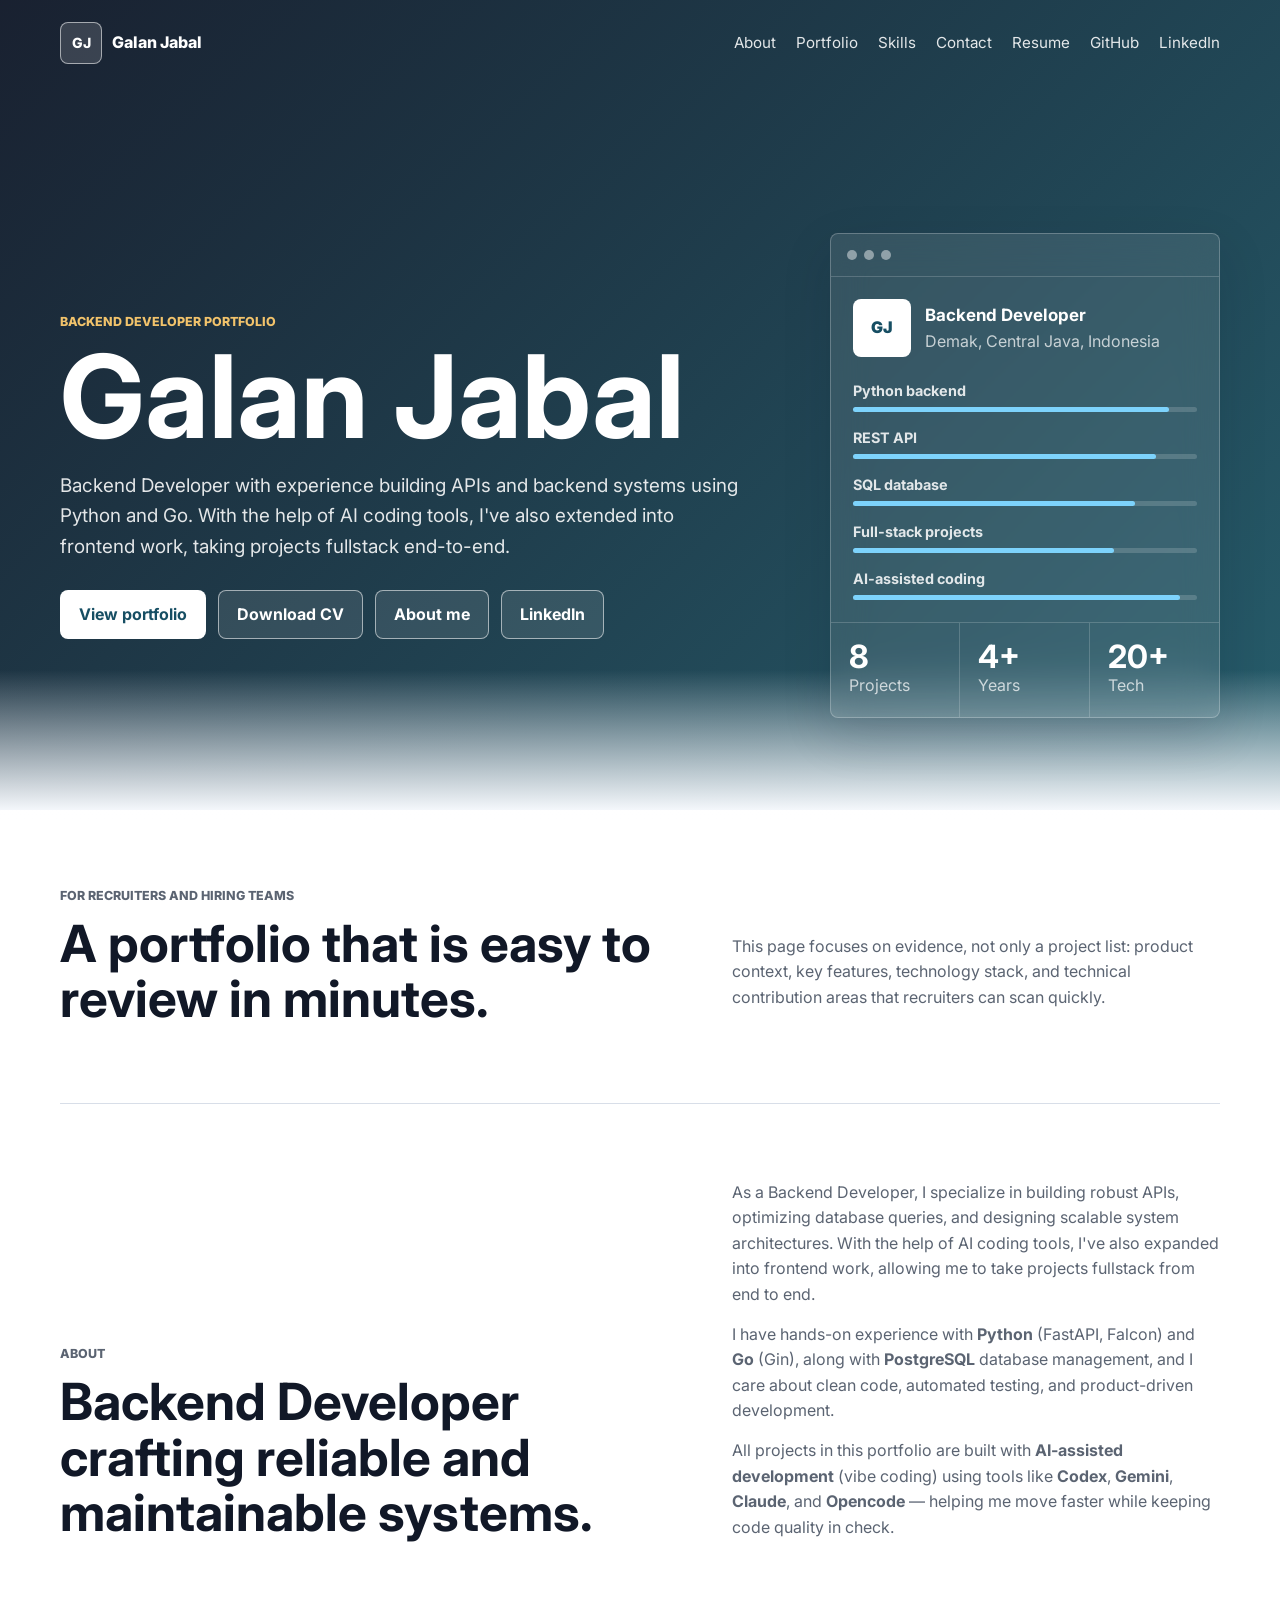
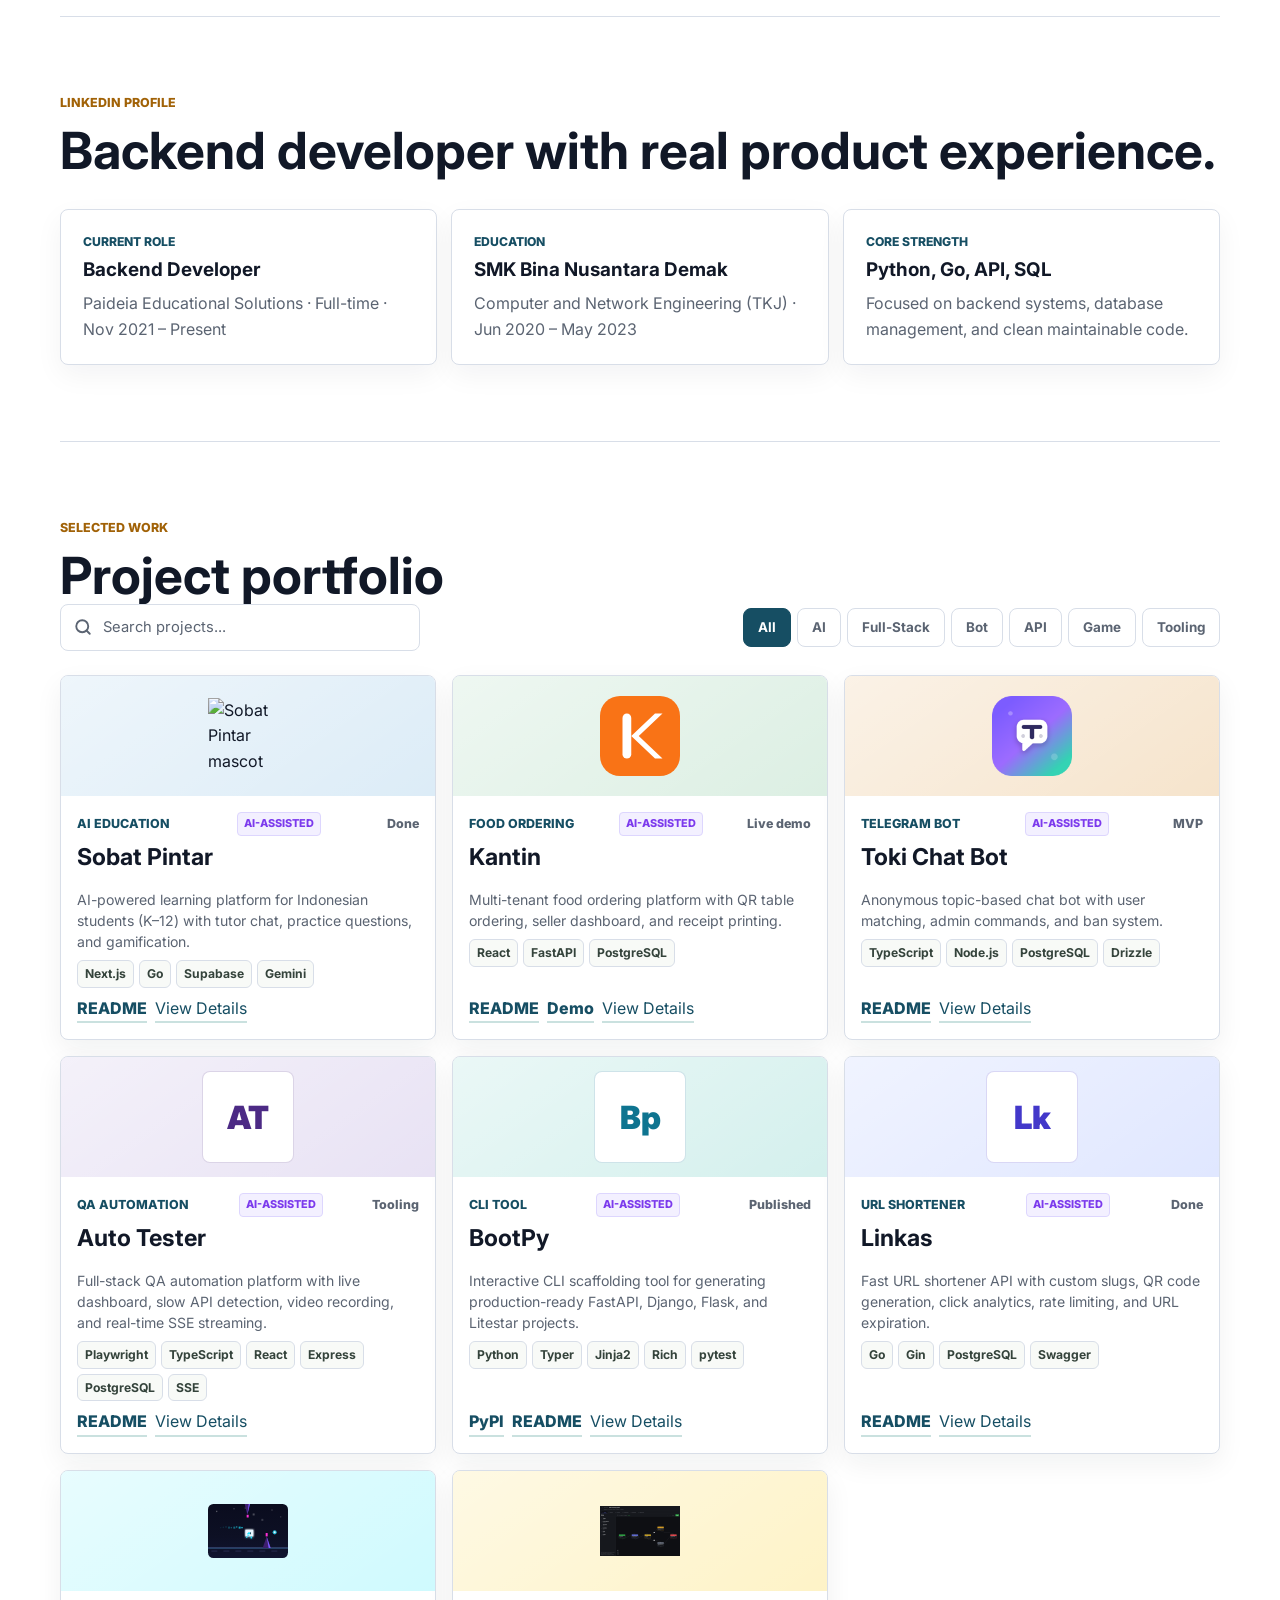
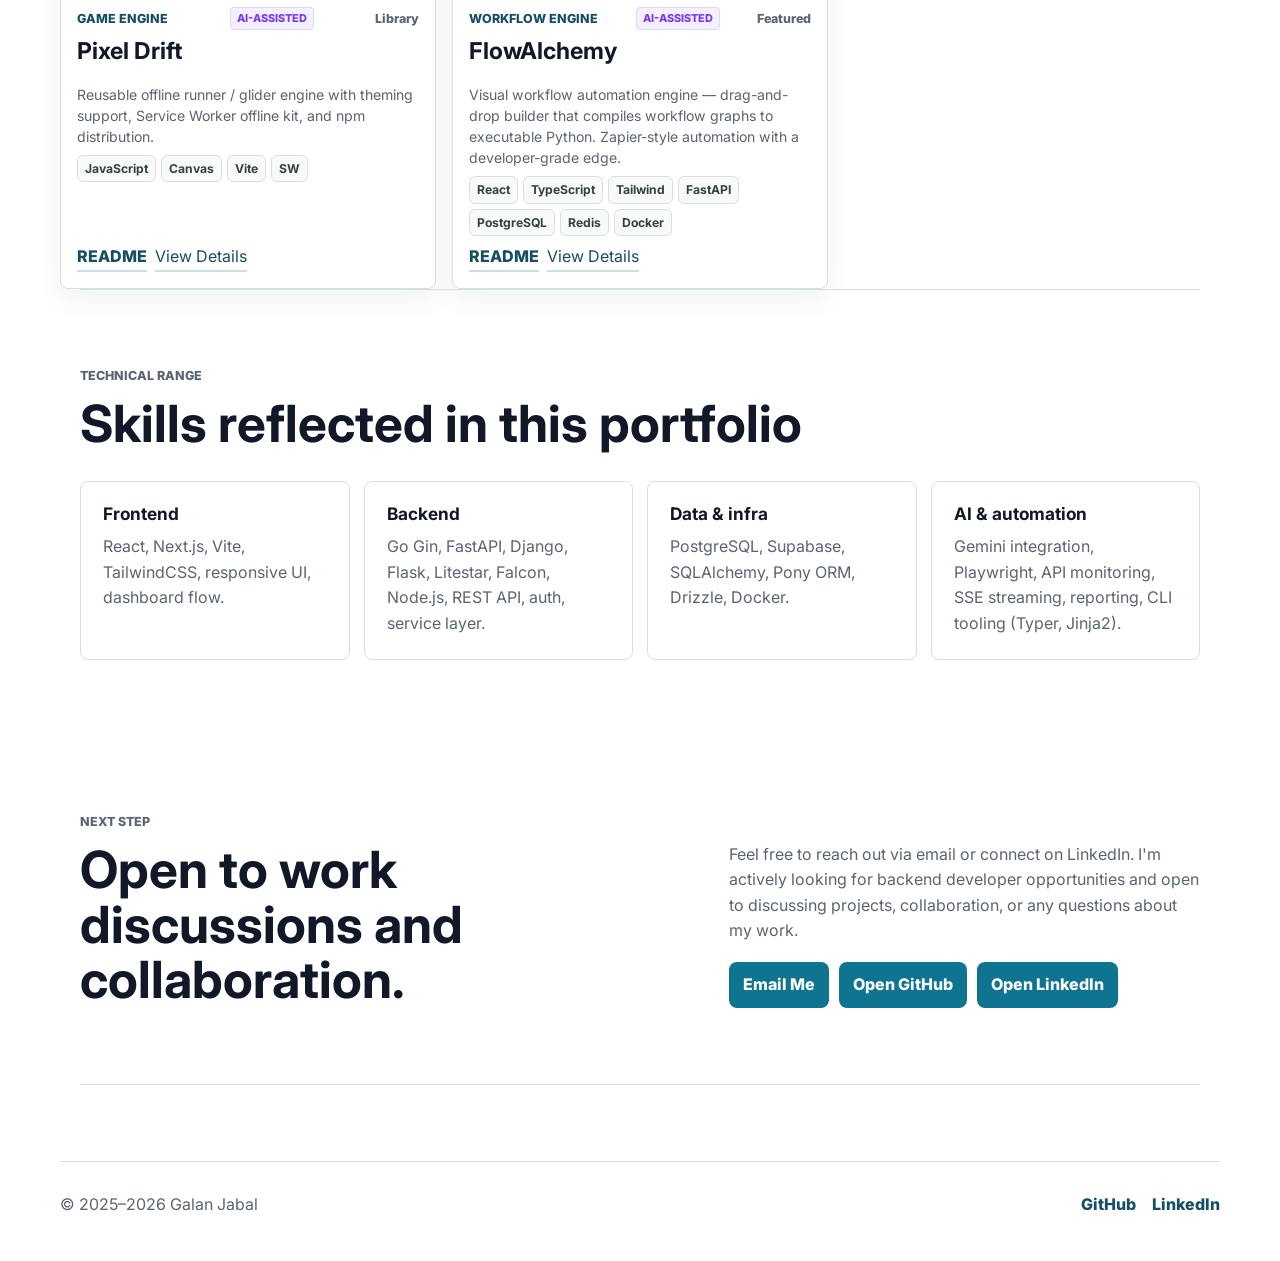
==== commit 3b9d52bd: "feat: add FlowAlchemy project card and refresh social meta (og-image, description)" ====
--- a/index.html
+++ b/index.html
@@ -10,19 +10,21 @@
     />
     <!-- Favicon -->
     <link rel="icon" type="image/svg+xml" href="assets/favicon.svg" />
+    <!-- Manifest -->
+    <link rel="manifest" href="manifest.json" />
     <!-- Canonical URL -->
     <link rel="canonical" href="https://galanjabal.dev/" />
     <!-- Open Graph -->
     <meta property="og:type" content="website" />
     <meta property="og:title" content="Galan Jabal — Backend Developer" />
-    <meta property="og:description" content="Portfolio featuring an AI education platform, food ordering system, Telegram bot, QA automation tool, task manager, and Python CLI scaffolding tool — built with AI-assisted development using Codex, Gemini, Claude, and Opencode." />
+    <meta property="og:description" content="Portfolio featuring a visual workflow automation engine, an AI education platform, food ordering system, Telegram bot, QA automation tool, task manager, and Python CLI scaffolding tool — built with AI-assisted development using Codex, Gemini, Claude, and Opencode." />
     <meta property="og:image" content="https://galanjabal.dev/assets/og-image.png" />
     <meta property="og:url" content="https://galanjabal.dev/" />
     <meta property="og:site_name" content="Galan Jabal Portfolio" />
     <!-- Twitter Card -->
     <meta name="twitter:card" content="summary_large_image" />
     <meta name="twitter:title" content="Galan Jabal — Backend Developer" />
-    <meta name="twitter:description" content="Portfolio featuring an AI education platform, food ordering system, Telegram bot, QA automation tool, task manager, and Python CLI scaffolding tool — built with AI-assisted development using Codex, Gemini, Claude, and Opencode." />
+    <meta name="twitter:description" content="Portfolio featuring a visual workflow automation engine, an AI education platform, food ordering system, Telegram bot, QA automation tool, task manager, and Python CLI scaffolding tool — built with AI-assisted development using Codex, Gemini, Claude, and Opencode." />
     <meta name="twitter:image" content="https://galanjabal.dev/assets/og-image.png" />
     <meta name="twitter:creator" content="@galanjabal3" />
     <!-- Google Fonts -->
@@ -103,8 +105,8 @@
           </div>
           <div class="metric-row">
             <div>
-              <strong>7</strong>
-              <span>Projects</span>
+               <strong>8</strong>
+               <span>Projects</span>
             </div>
             <div>
               <strong>4+</strong>
@@ -331,28 +333,50 @@
             </div>
           </article>
 
-          <article class="project-card" data-category="game" data-name="pixel drift">
-            <div class="project-media soft-cyan">
-              <img src="assets/pixel-drift-logo.svg" alt="Pixel Drift game logo" loading="lazy" width="120" height="80" />
-            </div>
-            <div class="project-content">
-              <div class="project-topline">
-                <span class="badge">Game Engine</span>
-                <span class="badge ai-badge">AI-assisted</span>
-                <span class="status">Library</span>
-              </div>
-              <h3>Pixel Drift</h3>
-              <p>Reusable offline runner / glider engine with theming support, Service Worker offline kit, and npm distribution.</p>
-              <div class="tags">
-                <span>JavaScript</span><span>Canvas</span><span>Vite</span><span>SW</span>
-              </div>
-              <div class="project-links">
-                <a href="https://github.com/galanjabal3/pixel-drift" target="_blank" rel="noopener noreferrer">README</a>
-                <button class="button-link" data-modal-trigger="pixeldrift-modal">View Details</button>
-              </div>
-            </div>
-          </article>
-        </div>
+           <article class="project-card" data-category="game" data-name="pixel drift">
+             <div class="project-media soft-cyan">
+               <img src="assets/pixel-drift-logo.svg" alt="Pixel Drift game logo" loading="lazy" width="120" height="80" />
+             </div>
+             <div class="project-content">
+               <div class="project-topline">
+                 <span class="badge">Game Engine</span>
+                 <span class="badge ai-badge">AI-assisted</span>
+                 <span class="status">Library</span>
+               </div>
+               <h3>Pixel Drift</h3>
+               <p>Reusable offline runner / glider engine with theming support, Service Worker offline kit, and npm distribution.</p>
+               <div class="tags">
+                 <span>JavaScript</span><span>Canvas</span><span>Vite</span><span>SW</span>
+               </div>
+               <div class="project-links">
+                 <a href="https://github.com/galanjabal3/pixel-drift" target="_blank" rel="noopener noreferrer">README</a>
+                 <button class="button-link" data-modal-trigger="pixeldrift-modal">View Details</button>
+               </div>
+             </div>
+           </article>
+
+           <article class="project-card" data-category="tooling" data-name="flowalchemy">
+             <div class="project-media soft-amber">
+               <img src="assets/flow-alchemy.png" alt="FlowAlchemy dashboard with workflow" loading="lazy" width="120" height="80" />
+             </div>
+             <div class="project-content">
+               <div class="project-topline">
+                 <span class="badge">Workflow Engine</span>
+                 <span class="badge ai-badge">AI-assisted</span>
+                 <span class="status">Featured</span>
+               </div>
+               <h3>FlowAlchemy</h3>
+               <p>Visual workflow automation engine — drag-and-drop builder that compiles workflow graphs to executable Python. Zapier-style automation with a developer-grade edge.</p>
+               <div class="tags">
+                 <span>React</span><span>TypeScript</span><span>Tailwind</span><span>FastAPI</span><span>PostgreSQL</span><span>Redis</span><span>Docker</span>
+               </div>
+               <div class="project-links">
+                 <a href="https://github.com/galanjabal3/flow-alchemy" target="_blank" rel="noopener noreferrer">README</a>
+                 <button class="button-link" data-modal-trigger="flowalchemy-modal">View Details</button>
+               </div>
+             </div>
+           </article>
+         </div>
 
       <section class="section skills reveal" id="skills" aria-labelledby="skills-title">
         <div>
@@ -564,30 +588,54 @@
       </div>
     </div>
 
-    <!-- Modal: BootPy -->
-    <div id="bootpy-modal" class="modal" role="dialog" aria-modal="true" aria-labelledby="bootpy-modal-title" aria-hidden="true">
-      <div class="modal-content">
-        <button class="modal-close" data-modal-close="bootpy-modal" aria-label="Close">&times;</button>
-        <p class="modal-eyebrow">Case Study</p>
-        <h3 id="bootpy-modal-title">BootPy</h3>
-        <p class="modal-meta">CLI Tool &middot; Python + Typer + Jinja2 + Rich &middot; 2026</p>
-        <h4>Background</h4>
-        <p>Interactive CLI scaffolding tool that generates production-ready Python backend projects. Think "create-react-app" but for FastAPI, Django, Flask, and Litestar.</p>
-        <h4>My Contribution</h4>
-        <ul>
-          <li>Designed a manifest-driven template engine with conditional file/directory generation.</li>
-          <li>Built atomic generation using staging directories to prevent partial scaffolds on failure.</li>
-          <li>Created 75+ templates across 4 frameworks: FastAPI (19), Django (21), Flask (18), Litestar (17).</li>
-          <li>Added custom template support via --template flag for user-defined project structures.</li>
-          <li>Published on PyPI with CI/CD testing across Python 3.9–3.12.</li>
-        </ul>
-        <h4>Tech Stack</h4>
-        <p class="modal-stack">Python &middot; Typer &middot; Jinja2 &middot; Rich &middot; PyPI &middot; GitHub Actions</p>
-        <h4>Outcome</h4>
-        <p>Published CLI tool that generates full project scaffolds for 4 frameworks with database, Docker, testing, auth, and custom template options in seconds.</p>
-      </div>
-    </div>
-
-    <script src="script.js"></script>
+     <!-- Modal: BootPy -->
+     <div id="bootpy-modal" class="modal" role="dialog" aria-modal="true" aria-labelledby="bootpy-modal-title" aria-hidden="true">
+       <div class="modal-content">
+         <button class="modal-close" data-modal-close="bootpy-modal" aria-label="Close">&times;</button>
+         <p class="modal-eyebrow">Case Study</p>
+         <h3 id="bootpy-modal-title">BootPy</h3>
+         <p class="modal-meta">CLI Tool &middot; Python + Typer + Jinja2 + Rich &middot; 2026</p>
+         <h4>Background</h4>
+         <p>Interactive CLI scaffolding tool that generates production-ready Python backend projects. Think "create-react-app" but for FastAPI, Django, Flask, and Litestar.</p>
+         <h4>My Contribution</h4>
+         <ul>
+           <li>Designed a manifest-driven template engine with conditional file/directory generation.</li>
+           <li>Built atomic generation using staging directories to prevent partial scaffolds on failure.</li>
+           <li>Created 75+ templates across 4 frameworks: FastAPI (19), Django (21), Flask (18), Litestar (17).</li>
+           <li>Added custom template support via --template flag for user-defined project structures.</li>
+           <li>Published on PyPI with CI/CD testing across Python 3.9–3.12.</li>
+         </ul>
+         <h4>Tech Stack</h4>
+         <p class="modal-stack">Python &middot; Typer &middot; Jinja2 &middot; Rich &middot; PyPI &middot; GitHub Actions</p>
+         <h4>Outcome</h4>
+         <p>Published CLI tool that generates full project scaffolds for 4 frameworks with database, Docker, testing, auth, and custom template options in seconds.</p>
+       </div>
+     </div>
+
+     <!-- Modal: FlowAlchemy -->
+     <div id="flowalchemy-modal" class="modal" role="dialog" aria-modal="true" aria-labelledby="flowalchemy-modal-title" aria-hidden="true">
+       <div class="modal-content">
+         <button class="modal-close" data-modal-close="flowalchemy-modal" aria-label="Close">&times;</button>
+         <p class="modal-eyebrow">Case Study</p>
+         <h3 id="flowalchemy-modal-title">FlowAlchemy</h3>
+         <p class="modal-meta">Workflow Engine &middot; React 19 + TypeScript + TailwindCSS + FastAPI &middot; 2026</p>
+         <h4>Background</h4>
+         <p>Visual workflow automation engine with a drag-and-drop builder that compiles workflow graphs into executable Python. Designed for developers who want Zapier-style automation with a developer-grade edge — full control over logic, credentials, and scheduling.</p>
+         <h4>My Contribution</h4>
+         <ul>
+           <li>Built the visual node-based editor with drag-and-drop workflow construction, real-time preview, and a visual debugger with breakpoints.</li>
+           <li>Implemented versioning and replay system for workflow executions, enabling full audit trails and debugging of past runs.</li>
+           <li>Designed AES-encrypted credential storage and signed webhook verification for secure automation pipelines.</li>
+           <li>Architected the scheduling engine and signed webhook infrastructure with Redis-backed job queues and PostgreSQL persistence.</li>
+           <li>Containerized the full stack with Docker for seamless deployment and local development.</li>
+         </ul>
+         <h4>Tech Stack</h4>
+         <p class="modal-stack">React 19 &middot; TypeScript &middot; TailwindCSS &middot; FastAPI &middot; PostgreSQL &middot; Redis &middot; Docker</p>
+         <h4>Outcome</h4>
+         <p>Featured workflow automation platform with visual builder, debugger, versioning, encrypted credentials, and scheduled execution — all compiled to Python.</p>
+       </div>
+     </div>
+
+     <script src="script.js"></script>
   </body>
 </html>
--- a/styles.css
+++ b/styles.css
@@ -1101,6 +1101,18 @@
   border-color: rgba(14, 116, 144, 0.2);
 }
 
+/* ─── FlowAlchemy Amber Media ─── */
+.soft-amber {
+  background:
+    linear-gradient(145deg, rgba(255, 255, 255, 0.52), rgba(255, 255, 255, 0)),
+    #fef3c7;
+}
+
+.soft-amber .text-mark {
+  color: #b45309;
+  border-color: rgba(180, 83, 9, 0.2);
+}
+
 /* ─── Linkas Indigo Media ─── */
 .soft-indigo {
   background:
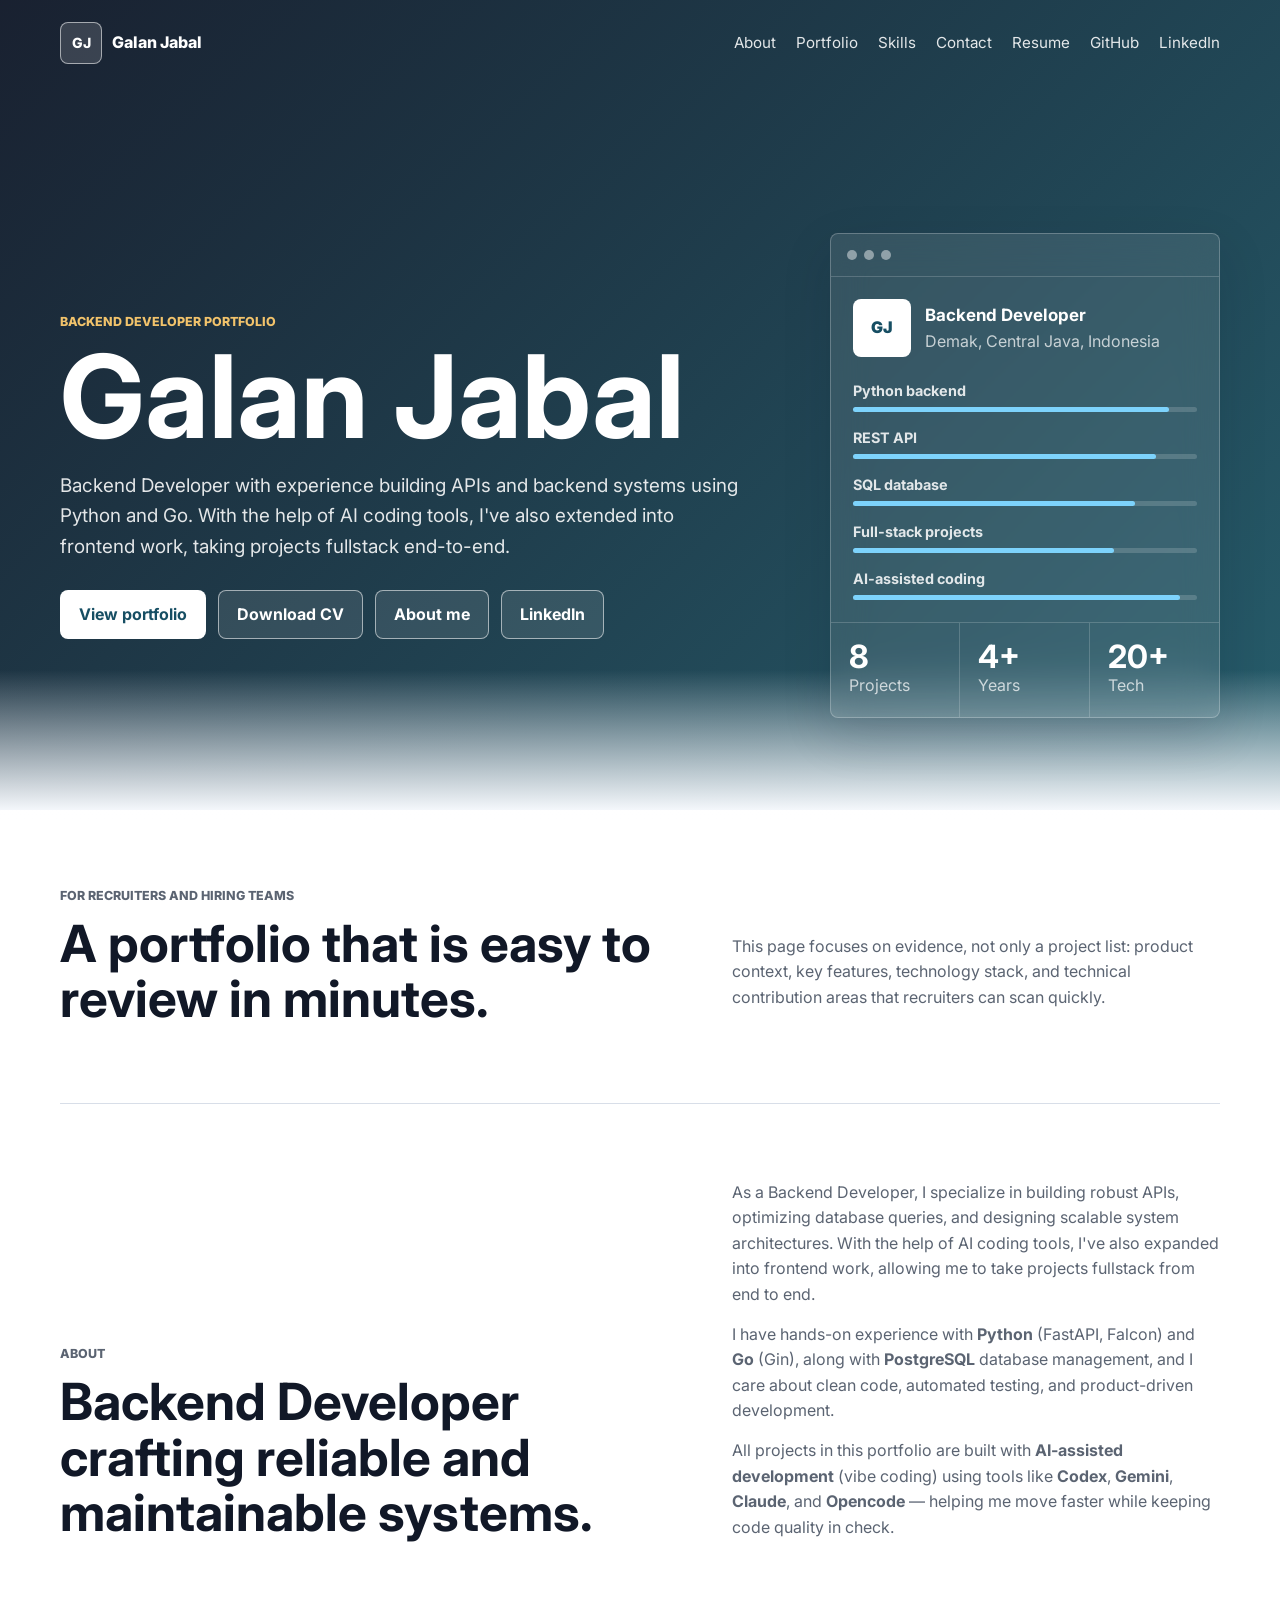
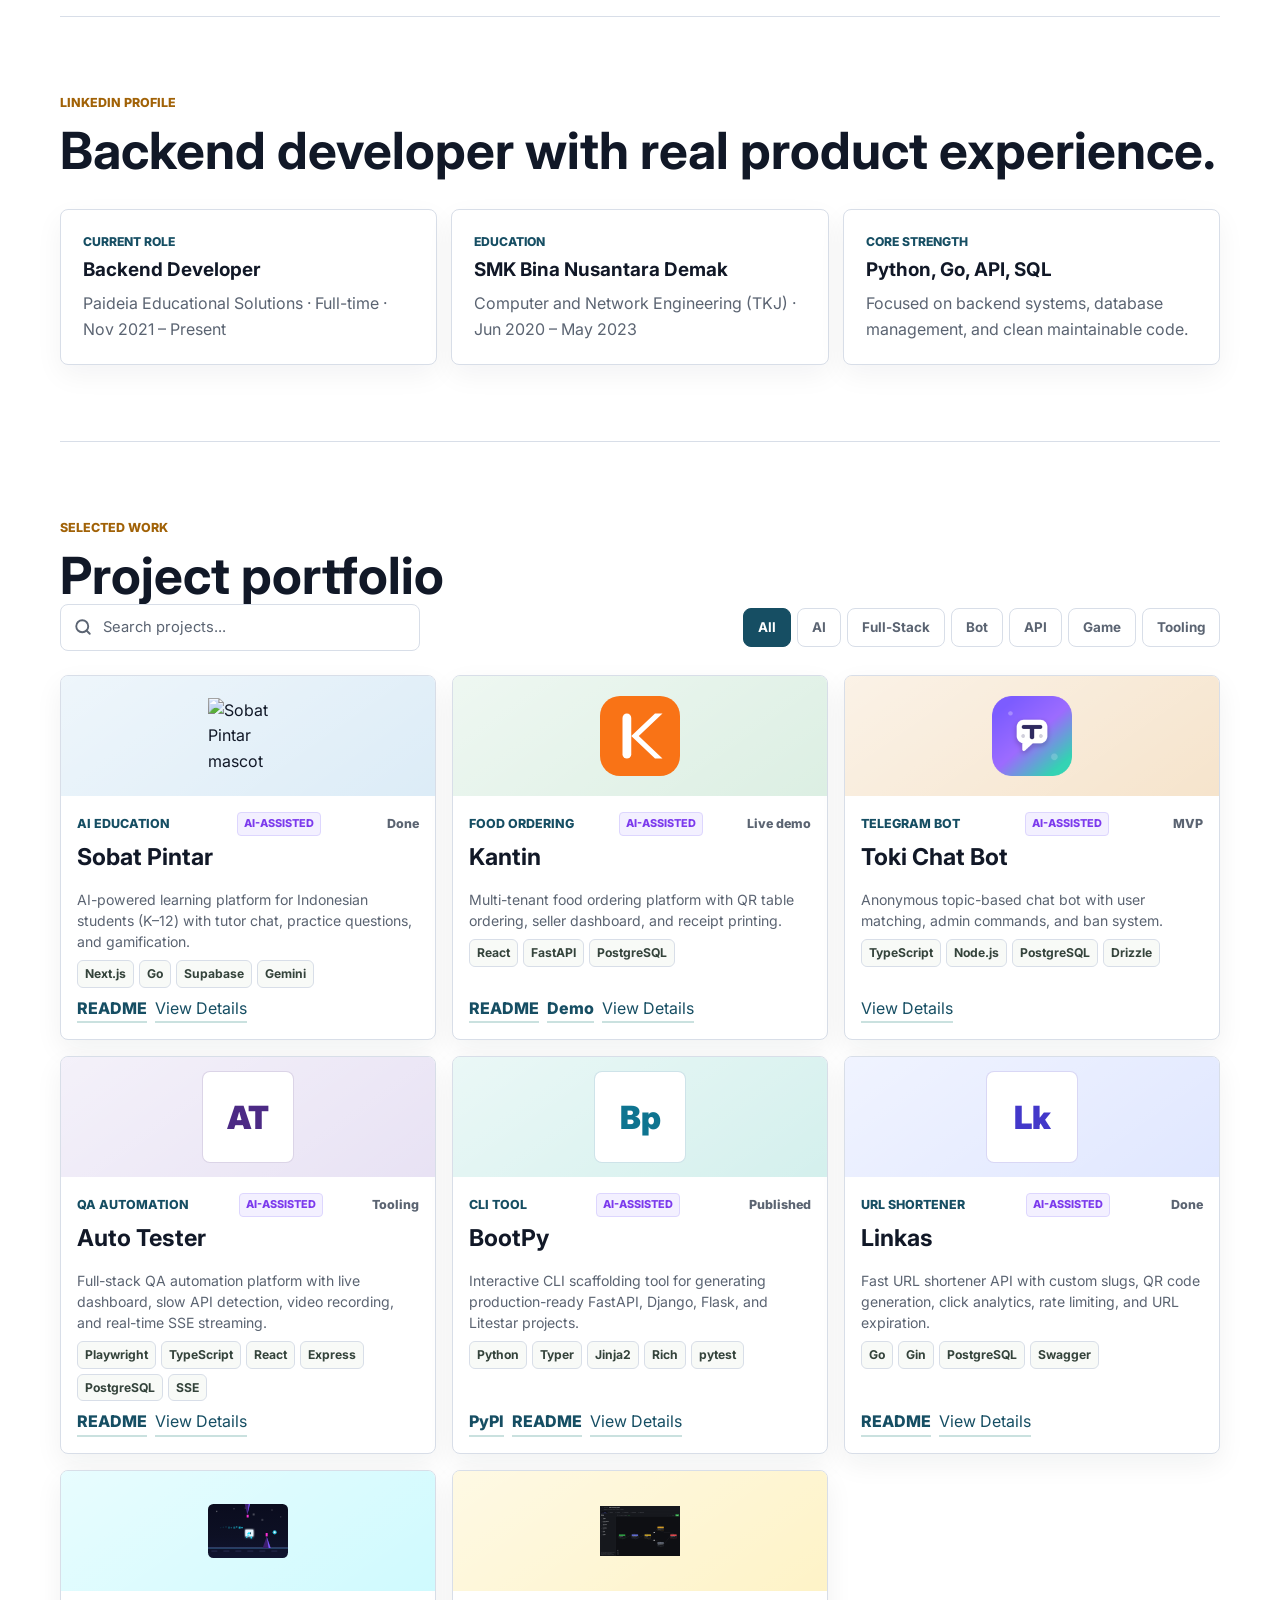
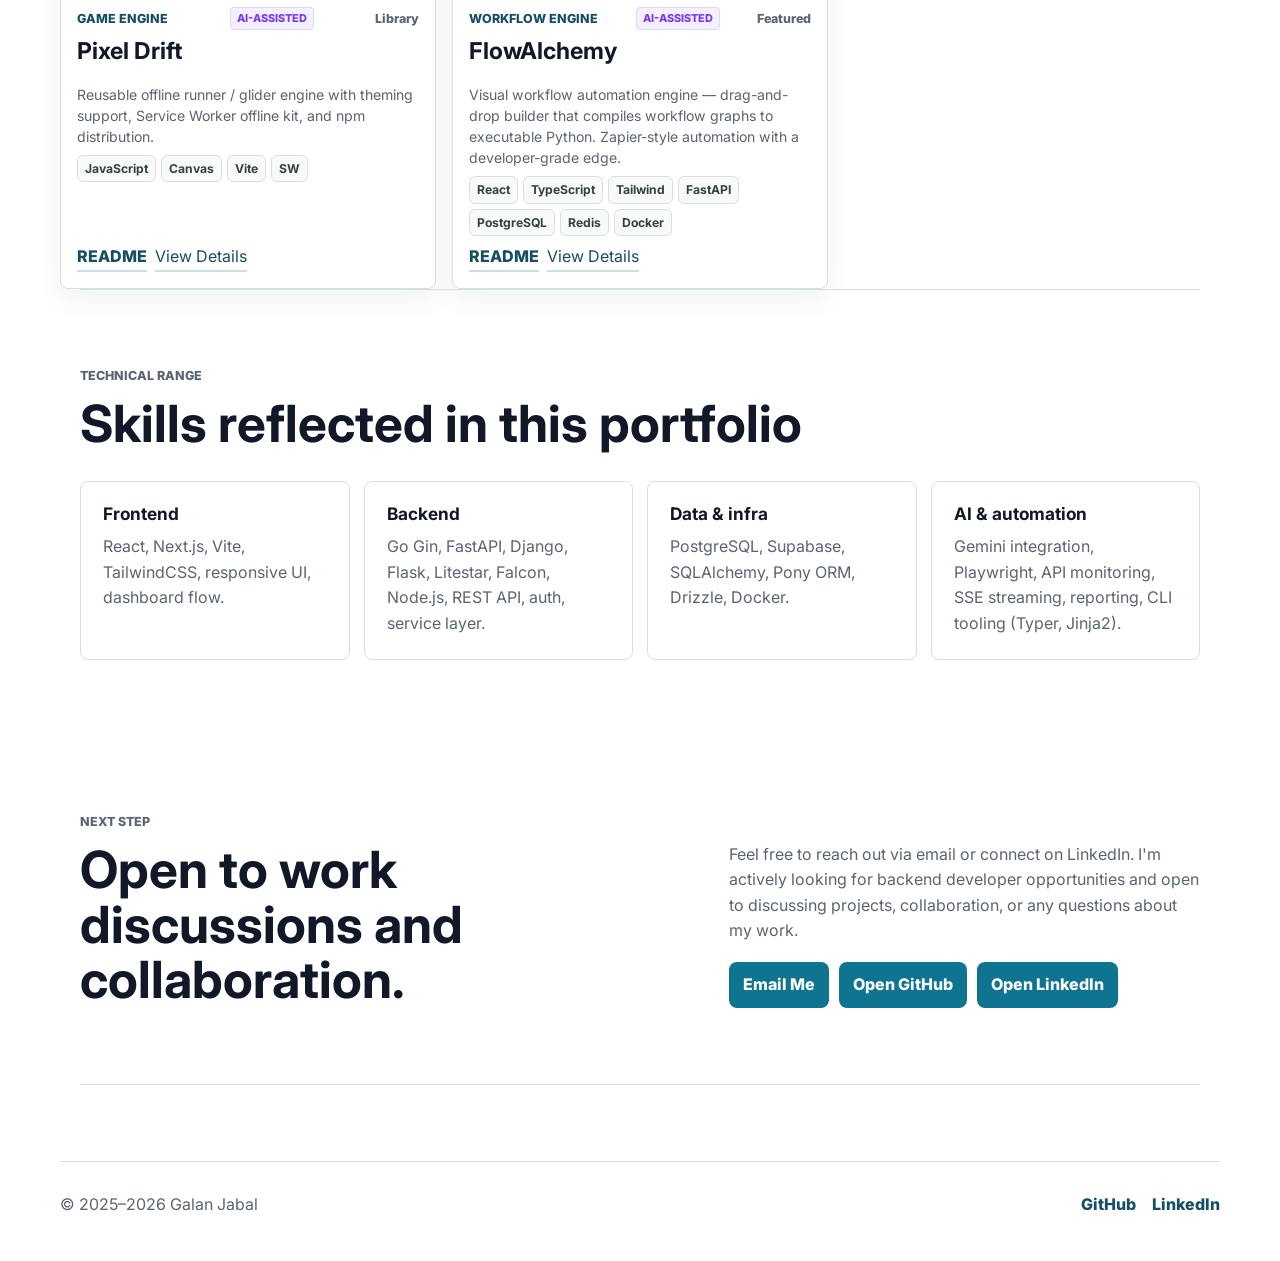
==== commit e95f851d: "feat: remove Toki from resume, drop private repo link, refresh og-image" ====
--- a/index.html
+++ b/index.html
@@ -13,19 +13,19 @@
     <!-- Manifest -->
     <link rel="manifest" href="manifest.json" />
     <!-- Canonical URL -->
-    <link rel="canonical" href="https://galanjabal.dev/" />
+    <link rel="canonical" href="https://galanjabal3.github.io/portfolio-site/" />
     <!-- Open Graph -->
     <meta property="og:type" content="website" />
     <meta property="og:title" content="Galan Jabal — Backend Developer" />
     <meta property="og:description" content="Portfolio featuring a visual workflow automation engine, an AI education platform, food ordering system, Telegram bot, QA automation tool, task manager, and Python CLI scaffolding tool — built with AI-assisted development using Codex, Gemini, Claude, and Opencode." />
-    <meta property="og:image" content="https://galanjabal.dev/assets/og-image.png" />
-    <meta property="og:url" content="https://galanjabal.dev/" />
+    <meta property="og:image" content="https://galanjabal3.github.io/portfolio-site/assets/og-image.png" />
+    <meta property="og:url" content="https://galanjabal3.github.io/portfolio-site/" />
     <meta property="og:site_name" content="Galan Jabal Portfolio" />
     <!-- Twitter Card -->
     <meta name="twitter:card" content="summary_large_image" />
     <meta name="twitter:title" content="Galan Jabal — Backend Developer" />
     <meta name="twitter:description" content="Portfolio featuring a visual workflow automation engine, an AI education platform, food ordering system, Telegram bot, QA automation tool, task manager, and Python CLI scaffolding tool — built with AI-assisted development using Codex, Gemini, Claude, and Opencode." />
-    <meta name="twitter:image" content="https://galanjabal.dev/assets/og-image.png" />
+    <meta name="twitter:image" content="https://galanjabal3.github.io/portfolio-site/assets/og-image.png" />
     <meta name="twitter:creator" content="@galanjabal3" />
     <!-- Google Fonts -->
     <link rel="preconnect" href="https://fonts.googleapis.com" />
@@ -260,7 +260,6 @@
                 <span>TypeScript</span><span>Node.js</span><span>PostgreSQL</span><span>Drizzle</span>
               </div>
               <div class="project-links">
-                <a href="https://github.com/galanjabal3/toki-chat-bot" target="_blank" rel="noopener noreferrer">README</a>
                 <button class="button-link" data-modal-trigger="toki-modal">View Details</button>
               </div>
             </div>
